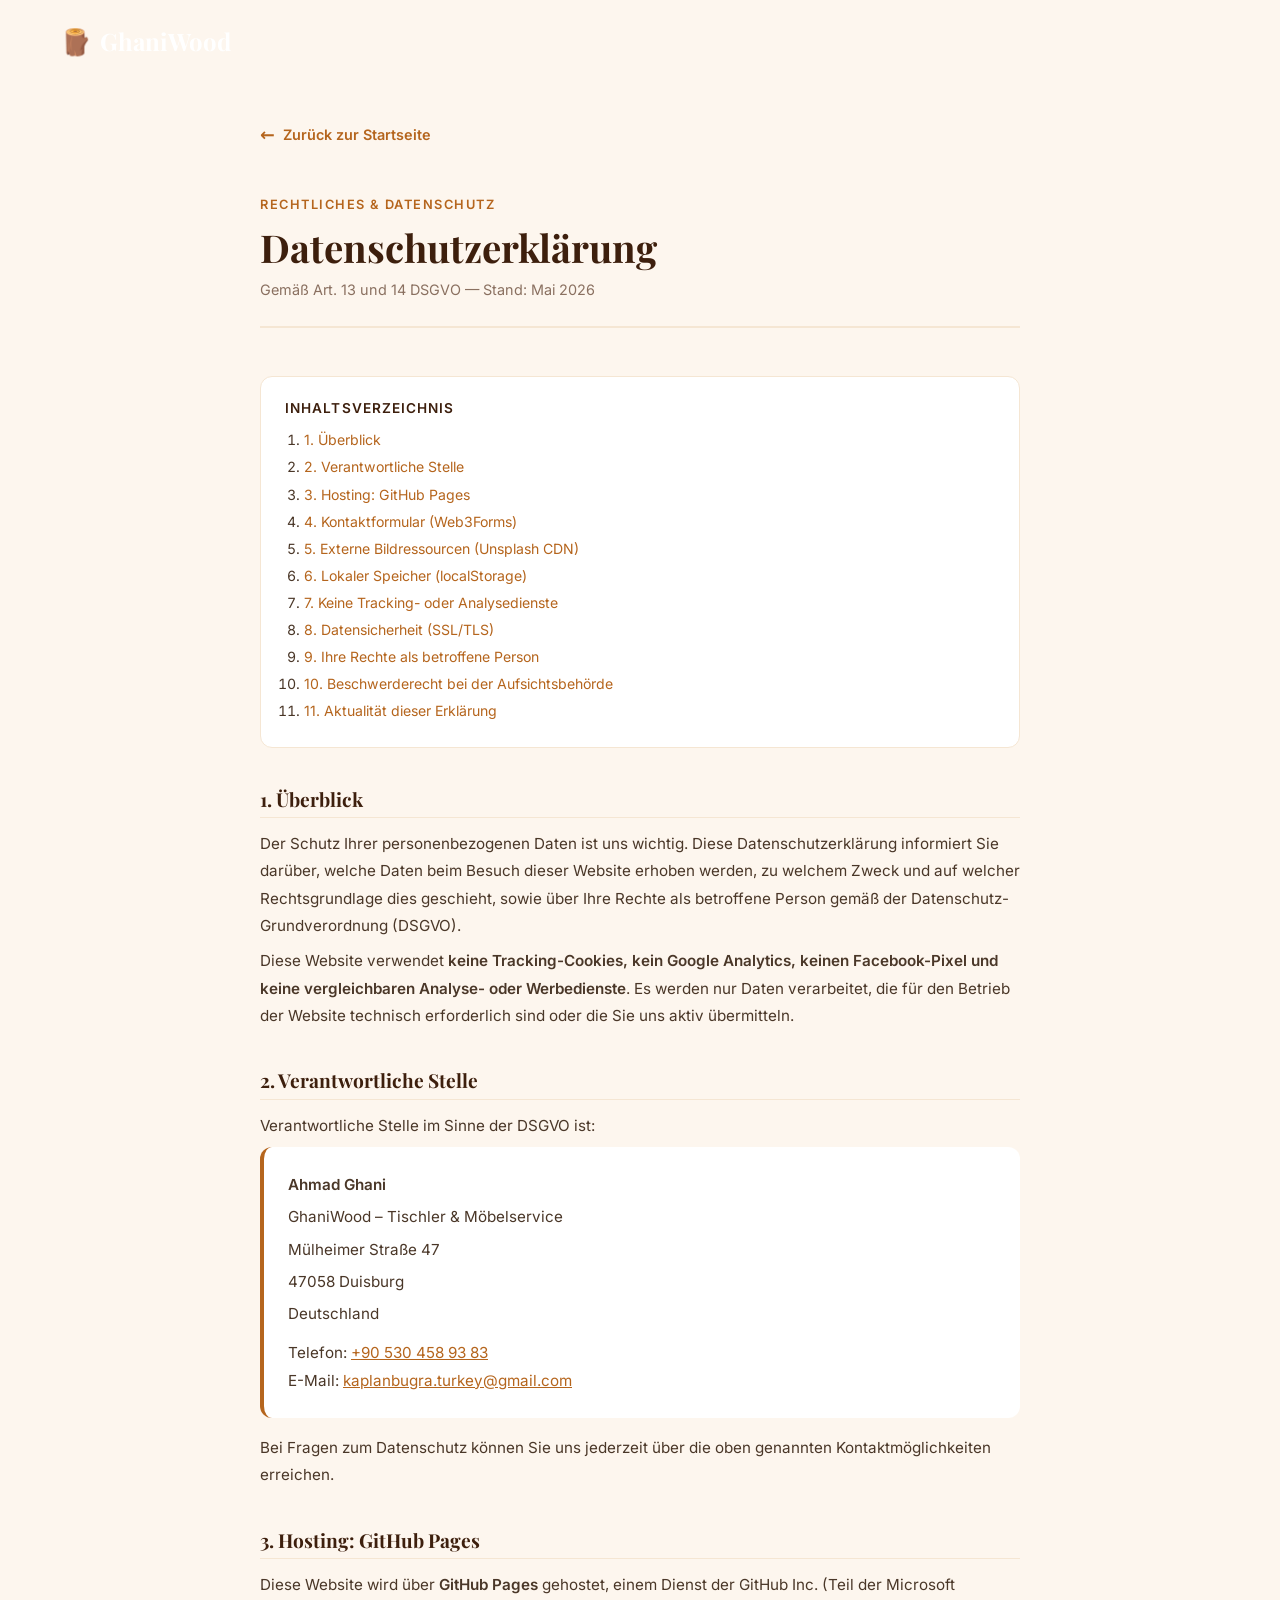
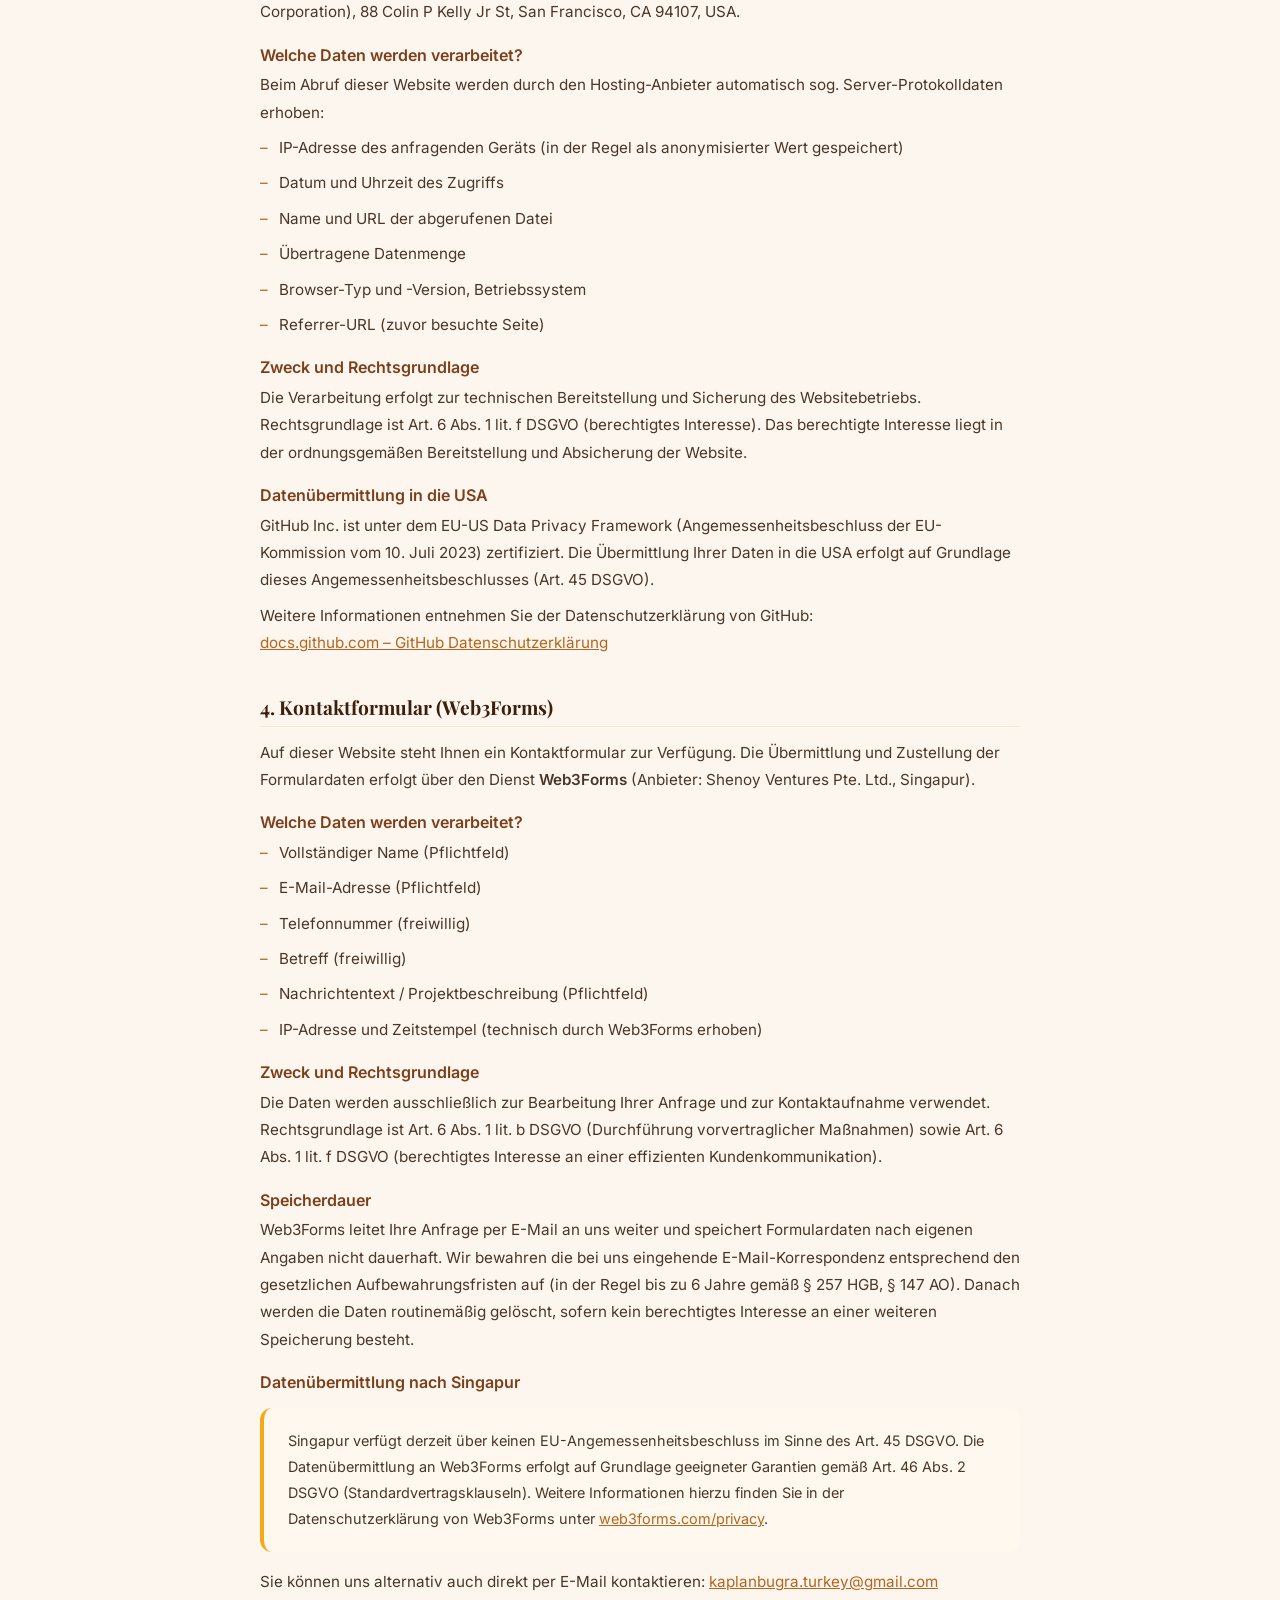
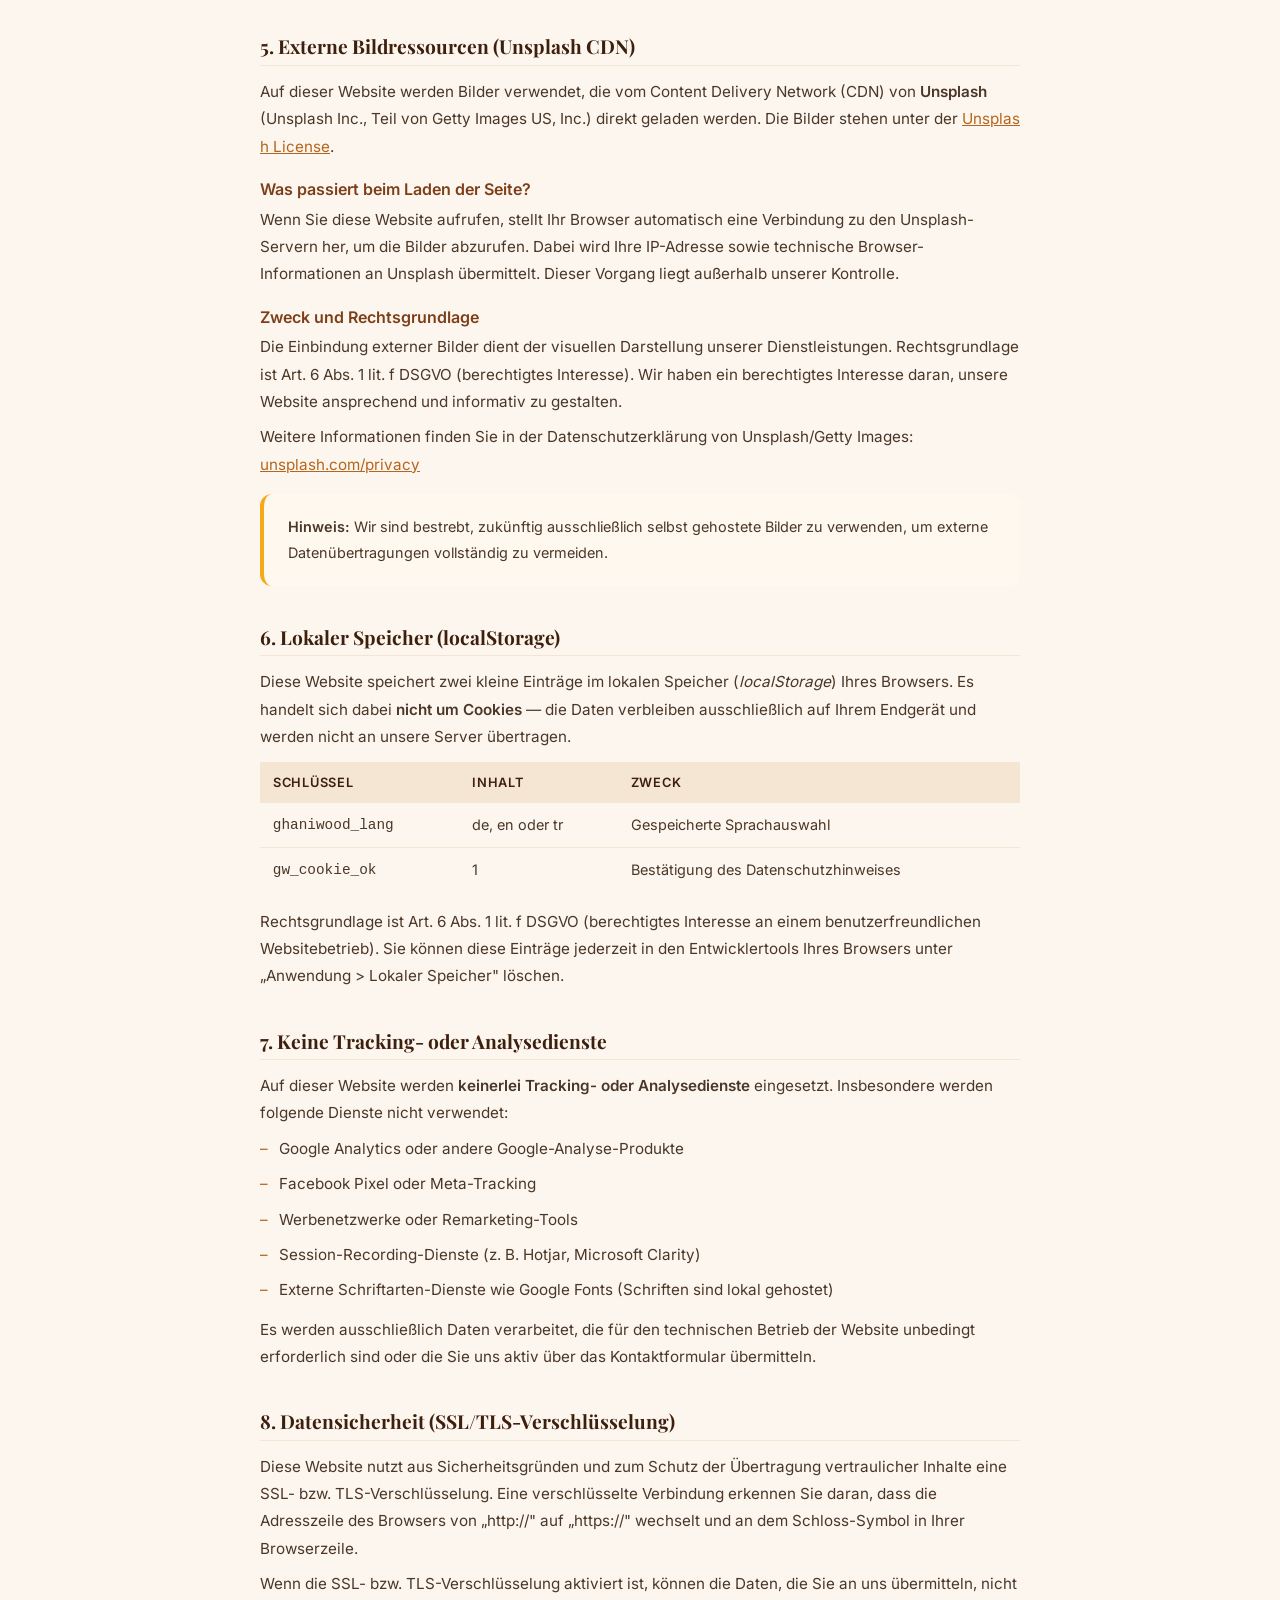
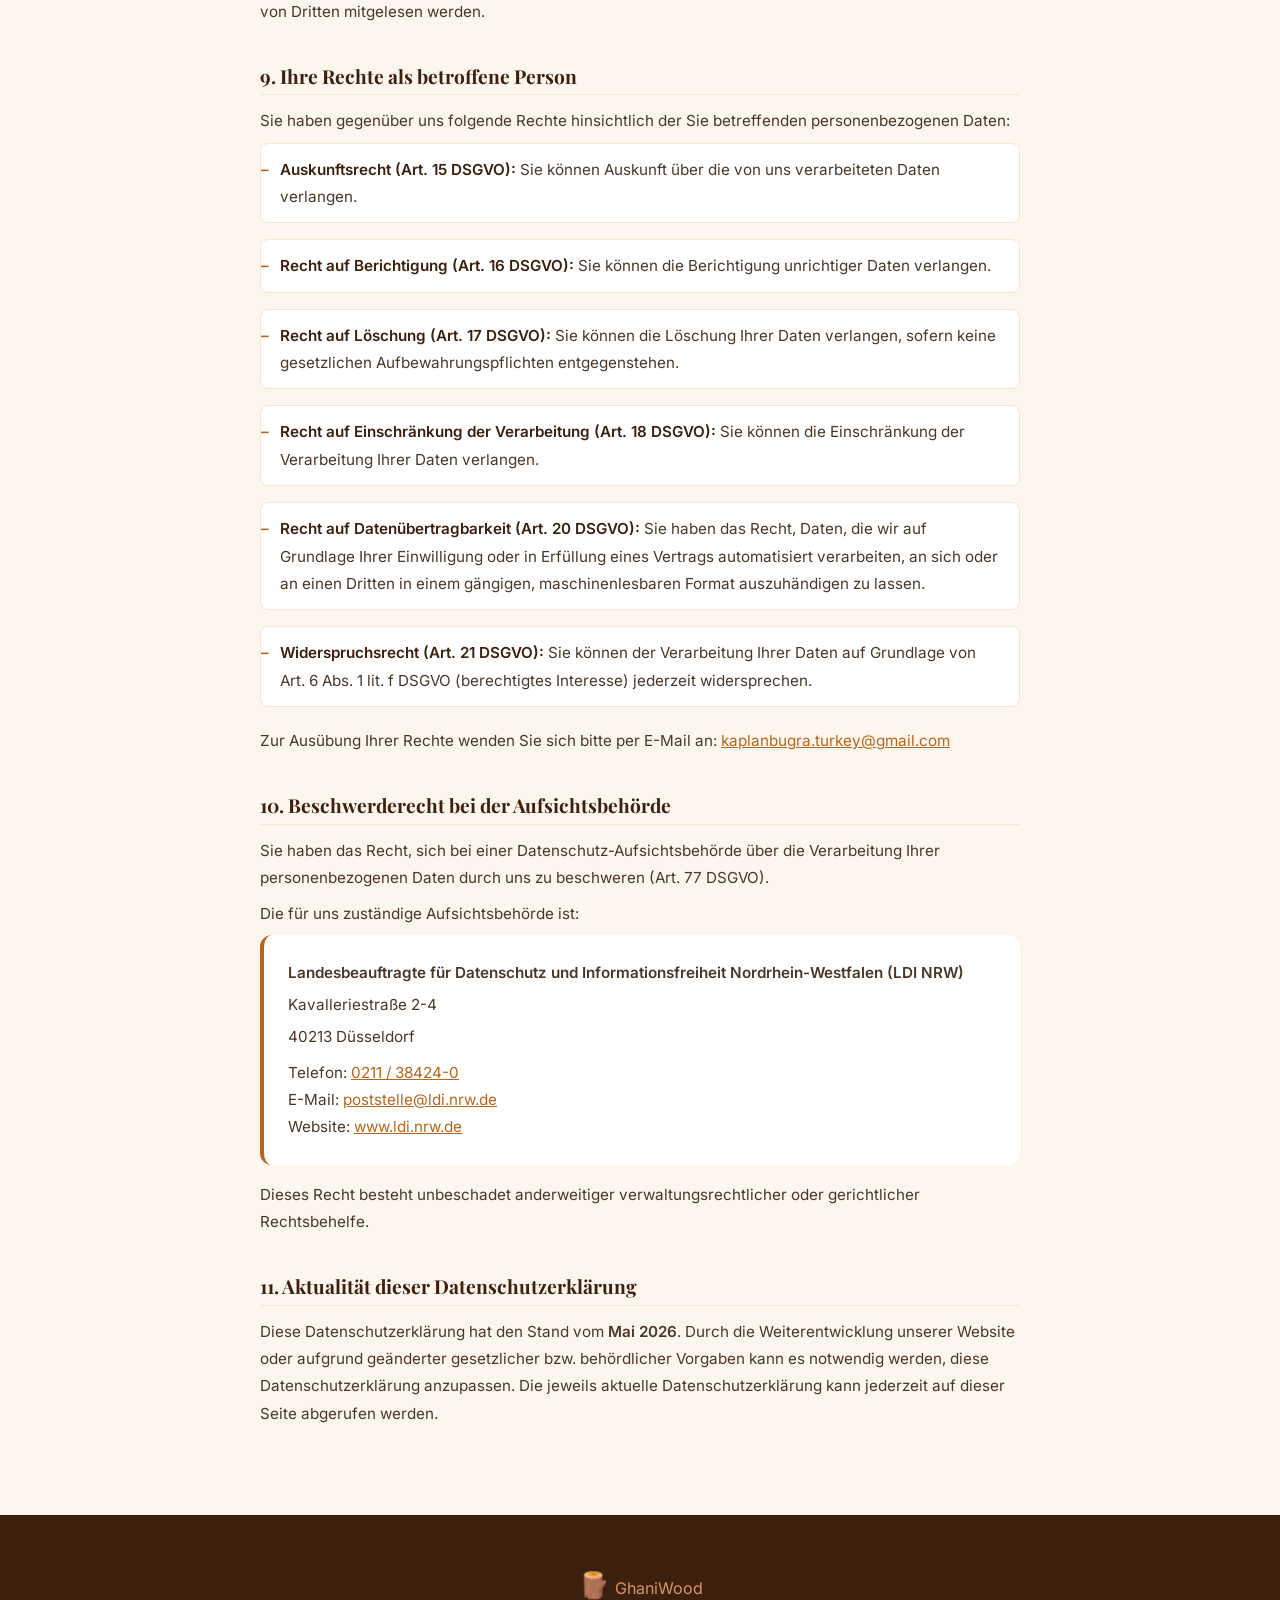
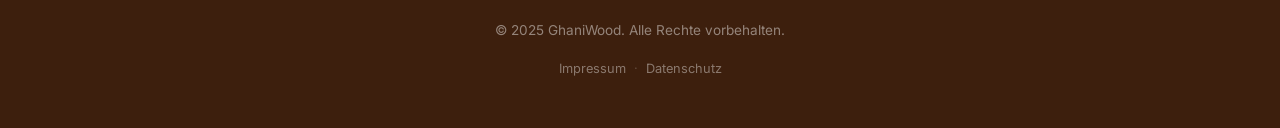
==== datenschutz.html @ 1ba8265b "Add files via upload" ====
<!DOCTYPE html>
<html lang="de">
<head>
  <meta charset="UTF-8" />
  <meta name="viewport" content="width=device-width, initial-scale=1.0" />
  <title>Datenschutzerklärung – GhaniWood</title>
  <meta name="robots" content="noindex, nofollow" />

  <link rel="icon" href="data:image/svg+xml,<svg xmlns='http://www.w3.org/2000/svg' viewBox='0 0 100 100'><text y='.9em' font-size='90'>🪵</text></svg>" />

  <link rel="stylesheet" href="css/fonts.css" />
  <link rel="stylesheet" href="css/style.css?v=4" />
  <style>
    .legal-page {
      min-height: 100vh;
      padding: 120px 0 80px;
      background: var(--wood-cream);
    }
    .legal-page .container {
      max-width: 760px;
    }
    .legal-back {
      display: inline-flex;
      align-items: center;
      gap: .5rem;
      color: var(--wood-warm);
      font-weight: 600;
      font-size: .9rem;
      margin-bottom: 2.5rem;
      transition: gap var(--transition);
    }
    .legal-back:hover { gap: .8rem; }
    .legal-back::before { content: '←'; font-size: 1.1rem; }
    .legal-header {
      margin-bottom: 3rem;
      padding-bottom: 1.5rem;
      border-bottom: 2px solid var(--wood-pale);
    }
    .legal-header .section-tag { margin-bottom: .5rem; }
    .legal-header h1 {
      font-size: clamp(1.8rem, 4vw, 2.4rem);
      color: var(--wood-dark);
      margin-bottom: .5rem;
    }
    .legal-header p {
      color: var(--text-light);
      font-size: .9rem;
    }
    .legal-body h2 {
      font-size: 1.2rem;
      color: var(--wood-dark);
      margin: 2.5rem 0 .75rem;
      padding-bottom: .4rem;
      border-bottom: 1px solid var(--wood-pale);
    }
    .legal-body h2:first-child { margin-top: 0; }
    .legal-body h3 {
      font-size: 1rem;
      color: var(--wood-mid);
      margin: 1.25rem 0 .4rem;
      font-family: 'Inter', sans-serif;
    }
    .legal-body p,
    .legal-body li {
      color: var(--text-mid);
      font-size: .95rem;
      line-height: 1.8;
      margin-bottom: .5rem;
    }
    .legal-body ul {
      list-style: none;
      padding-left: 0;
      margin-bottom: .75rem;
    }
    .legal-body ul li {
      padding-left: 1.2rem;
      position: relative;
    }
    .legal-body ul li::before {
      content: '–';
      position: absolute;
      left: 0;
      color: var(--wood-warm);
    }
    .legal-body a {
      color: var(--wood-warm);
      text-decoration: underline;
      word-break: break-all;
    }
    .legal-body a:hover { color: var(--wood-mid); }
    .info-block {
      background: var(--white);
      border-radius: var(--radius);
      padding: 1.5rem;
      border-left: 4px solid var(--wood-warm);
      margin-bottom: 1rem;
    }
    .info-block p { margin: 0; }
    .info-block p + p { margin-top: .3rem; }
    .notice-block {
      background: #fff8ee;
      border-radius: var(--radius);
      padding: 1.25rem 1.5rem;
      border-left: 4px solid #f4a918;
      margin: 1rem 0;
    }
    .notice-block p { margin: 0; font-size: .9rem; color: var(--text-mid); }
    .rights-list {
      display: grid;
      gap: .5rem;
    }
    .rights-list li {
      background: var(--white);
      border-radius: 8px;
      padding: .75rem 1rem .75rem 2.5rem;
      border: 1px solid var(--wood-pale);
    }
    .rights-list li::before {
      content: '✓';
      color: var(--wood-warm);
      font-weight: 700;
    }
    .rights-list li strong {
      color: var(--wood-dark);
    }
    .toc {
      background: var(--white);
      border-radius: var(--radius);
      padding: 1.25rem 1.5rem;
      border: 1px solid var(--wood-pale);
      margin-bottom: 2.5rem;
    }
    .toc p {
      font-weight: 600;
      color: var(--wood-dark);
      font-size: .85rem;
      text-transform: uppercase;
      letter-spacing: .08em;
      margin-bottom: .5rem;
    }
    .toc ol {
      padding-left: 1.2rem;
      margin: 0;
    }
    .toc ol li {
      font-size: .88rem;
      color: var(--text-mid);
      margin-bottom: .2rem;
      padding-left: 0;
    }
    .toc ol li::before { content: none; }
    .toc a {
      color: var(--wood-warm);
      text-decoration: none;
    }
    .toc a:hover { text-decoration: underline; }
  </style>
</head>
<body>

  <!-- ░░ NAVBAR ░░ -->
  <header id="navbar" class="scrolled">
    <div class="nav-inner">
      <a href="index.html" class="logo">
        <span class="logo-icon">🪵</span>
        <span class="logo-text">GhaniWood</span>
      </a>
    </div>
  </header>

  <main class="legal-page">
    <div class="container">
      <a href="index.html" class="legal-back">Zurück zur Startseite</a>

      <div class="legal-header">
        <span class="section-tag">Rechtliches &amp; Datenschutz</span>
        <h1>Datenschutzerklärung</h1>
        <p>Gemäß Art. 13 und 14 DSGVO — Stand: Mai 2026</p>
      </div>

      <!-- Inhaltsverzeichnis -->
      <nav class="toc" aria-label="Inhaltsverzeichnis">
        <p>Inhaltsverzeichnis</p>
        <ol>
          <li><a href="#ueberblick">1. Überblick</a></li>
          <li><a href="#verantwortlicher">2. Verantwortliche Stelle</a></li>
          <li><a href="#hosting">3. Hosting: GitHub Pages</a></li>
          <li><a href="#kontaktformular">4. Kontaktformular (Web3Forms)</a></li>
          <li><a href="#externe-bilder">5. Externe Bildressourcen (Unsplash CDN)</a></li>
          <li><a href="#localstorage">6. Lokaler Speicher (localStorage)</a></li>
          <li><a href="#kein-tracking">7. Keine Tracking- oder Analysedienste</a></li>
          <li><a href="#sicherheit">8. Datensicherheit (SSL/TLS)</a></li>
          <li><a href="#rechte">9. Ihre Rechte als betroffene Person</a></li>
          <li><a href="#beschwerde">10. Beschwerderecht bei der Aufsichtsbehörde</a></li>
          <li><a href="#aktualitaet">11. Aktualität dieser Erklärung</a></li>
        </ol>
      </nav>

      <div class="legal-body">

        <!-- 1. Überblick -->
        <h2 id="ueberblick">1. Überblick</h2>
        <p>
          Der Schutz Ihrer personenbezogenen Daten ist uns wichtig. Diese Datenschutzerklärung
          informiert Sie darüber, welche Daten beim Besuch dieser Website erhoben werden, zu welchem
          Zweck und auf welcher Rechtsgrundlage dies geschieht, sowie über Ihre Rechte als betroffene
          Person gemäß der Datenschutz-Grundverordnung (DSGVO).
        </p>
        <p>
          Diese Website verwendet <strong>keine Tracking-Cookies, kein Google Analytics, keinen
          Facebook-Pixel und keine vergleichbaren Analyse- oder Werbedienste</strong>. Es werden nur
          Daten verarbeitet, die für den Betrieb der Website technisch erforderlich sind oder die Sie
          uns aktiv übermitteln.
        </p>

        <!-- 2. Verantwortlicher -->
        <h2 id="verantwortlicher">2. Verantwortliche Stelle</h2>
        <p>Verantwortliche Stelle im Sinne der DSGVO ist:</p>
        <div class="info-block">
          <p><strong>Ahmad Ghani</strong></p>
          <p>GhaniWood – Tischler &amp; Möbelservice</p>
          <p>Mülheimer Straße 47</p>
          <p>47058 Duisburg</p>
          <p>Deutschland</p>
          <p style="margin-top:.75rem">
            Telefon: <a href="tel:+905304589383">+90 530 458 93 83</a><br />
            E-Mail: <a href="mailto:kaplanbugra.turkey@gmail.com">kaplanbugra.turkey@gmail.com</a>
          </p>
        </div>
        <p>
          Bei Fragen zum Datenschutz können Sie uns jederzeit über die oben genannten
          Kontaktmöglichkeiten erreichen.
        </p>

        <!-- 3. Hosting -->
        <h2 id="hosting">3. Hosting: GitHub Pages</h2>
        <p>
          Diese Website wird über <strong>GitHub Pages</strong> gehostet, einem Dienst der
          GitHub Inc. (Teil der Microsoft Corporation), 88 Colin P Kelly Jr St, San Francisco,
          CA 94107, USA.
        </p>
        <h3>Welche Daten werden verarbeitet?</h3>
        <p>
          Beim Abruf dieser Website werden durch den Hosting-Anbieter automatisch sog.
          Server-Protokolldaten erhoben:
        </p>
        <ul>
          <li>IP-Adresse des anfragenden Geräts (in der Regel als anonymisierter Wert gespeichert)</li>
          <li>Datum und Uhrzeit des Zugriffs</li>
          <li>Name und URL der abgerufenen Datei</li>
          <li>Übertragene Datenmenge</li>
          <li>Browser-Typ und -Version, Betriebssystem</li>
          <li>Referrer-URL (zuvor besuchte Seite)</li>
        </ul>
        <h3>Zweck und Rechtsgrundlage</h3>
        <p>
          Die Verarbeitung erfolgt zur technischen Bereitstellung und Sicherung des Websitebetriebs.
          Rechtsgrundlage ist Art. 6 Abs. 1 lit. f DSGVO (berechtigtes Interesse). Das berechtigte
          Interesse liegt in der ordnungsgemäßen Bereitstellung und Absicherung der Website.
        </p>
        <h3>Datenübermittlung in die USA</h3>
        <p>
          GitHub Inc. ist unter dem EU-US Data Privacy Framework (Angemessenheitsbeschluss der
          EU-Kommission vom 10. Juli 2023) zertifiziert. Die Übermittlung Ihrer Daten in die USA
          erfolgt auf Grundlage dieses Angemessenheitsbeschlusses (Art. 45 DSGVO).
        </p>
        <p>
          Weitere Informationen entnehmen Sie der Datenschutzerklärung von GitHub:<br />
          <a href="https://docs.github.com/de/site-policy/privacy-policies/github-general-privacy-statement"
             target="_blank" rel="noopener noreferrer">
            docs.github.com – GitHub Datenschutzerklärung
          </a>
        </p>

        <!-- 4. Kontaktformular -->
        <h2 id="kontaktformular">4. Kontaktformular (Web3Forms)</h2>
        <p>
          Auf dieser Website steht Ihnen ein Kontaktformular zur Verfügung. Die Übermittlung und
          Zustellung der Formulardaten erfolgt über den Dienst <strong>Web3Forms</strong>
          (Anbieter: Shenoy Ventures Pte. Ltd., Singapur).
        </p>
        <h3>Welche Daten werden verarbeitet?</h3>
        <ul>
          <li>Vollständiger Name (Pflichtfeld)</li>
          <li>E-Mail-Adresse (Pflichtfeld)</li>
          <li>Telefonnummer (freiwillig)</li>
          <li>Betreff (freiwillig)</li>
          <li>Nachrichtentext / Projektbeschreibung (Pflichtfeld)</li>
          <li>IP-Adresse und Zeitstempel (technisch durch Web3Forms erhoben)</li>
        </ul>
        <h3>Zweck und Rechtsgrundlage</h3>
        <p>
          Die Daten werden ausschließlich zur Bearbeitung Ihrer Anfrage und zur Kontaktaufnahme
          verwendet. Rechtsgrundlage ist Art. 6 Abs. 1 lit. b DSGVO (Durchführung vorvertraglicher
          Maßnahmen) sowie Art. 6 Abs. 1 lit. f DSGVO (berechtigtes Interesse an einer effizienten
          Kundenkommunikation).
        </p>
        <h3>Speicherdauer</h3>
        <p>
          Web3Forms leitet Ihre Anfrage per E-Mail an uns weiter und speichert Formulardaten nach
          eigenen Angaben nicht dauerhaft. Wir bewahren die bei uns eingehende E-Mail-Korrespondenz
          entsprechend den gesetzlichen Aufbewahrungsfristen auf (in der Regel bis zu 6 Jahre gemäß
          § 257 HGB, § 147 AO). Danach werden die Daten routinemäßig gelöscht, sofern kein
          berechtigtes Interesse an einer weiteren Speicherung besteht.
        </p>
        <h3>Datenübermittlung nach Singapur</h3>
        <div class="notice-block">
          <p>
            Singapur verfügt derzeit über keinen EU-Angemessenheitsbeschluss im Sinne des Art. 45 DSGVO.
            Die Datenübermittlung an Web3Forms erfolgt auf Grundlage geeigneter Garantien gemäß
            Art. 46 Abs. 2 DSGVO (Standardvertragsklauseln). Weitere Informationen hierzu finden
            Sie in der Datenschutzerklärung von Web3Forms unter
            <a href="https://web3forms.com/privacy" target="_blank" rel="noopener noreferrer">web3forms.com/privacy</a>.
          </p>
        </div>
        <p>
          Sie können uns alternativ auch direkt per E-Mail kontaktieren:
          <a href="mailto:kaplanbugra.turkey@gmail.com">kaplanbugra.turkey@gmail.com</a>
        </p>

        <!-- 5. Externe Bilder -->
        <h2 id="externe-bilder">5. Externe Bildressourcen (Unsplash CDN)</h2>
        <p>
          Auf dieser Website werden Bilder verwendet, die vom Content Delivery Network (CDN) von
          <strong>Unsplash</strong> (Unsplash Inc., Teil von Getty Images US, Inc.) direkt geladen
          werden. Die Bilder stehen unter der
          <a href="https://unsplash.com/license" target="_blank" rel="noopener noreferrer">
            Unsplash License</a>.
        </p>
        <h3>Was passiert beim Laden der Seite?</h3>
        <p>
          Wenn Sie diese Website aufrufen, stellt Ihr Browser automatisch eine Verbindung zu den
          Unsplash-Servern her, um die Bilder abzurufen. Dabei wird Ihre IP-Adresse sowie
          technische Browser-Informationen an Unsplash übermittelt. Dieser Vorgang liegt außerhalb
          unserer Kontrolle.
        </p>
        <h3>Zweck und Rechtsgrundlage</h3>
        <p>
          Die Einbindung externer Bilder dient der visuellen Darstellung unserer Dienstleistungen.
          Rechtsgrundlage ist Art. 6 Abs. 1 lit. f DSGVO (berechtigtes Interesse). Wir haben ein
          berechtigtes Interesse daran, unsere Website ansprechend und informativ zu gestalten.
        </p>
        <p>
          Weitere Informationen finden Sie in der Datenschutzerklärung von Unsplash/Getty Images:<br />
          <a href="https://unsplash.com/privacy" target="_blank" rel="noopener noreferrer">
            unsplash.com/privacy
          </a>
        </p>
        <div class="notice-block">
          <p>
            <strong>Hinweis:</strong> Wir sind bestrebt, zukünftig ausschließlich selbst gehostete
            Bilder zu verwenden, um externe Datenübertragungen vollständig zu vermeiden.
          </p>
        </div>

        <!-- 6. localStorage -->
        <h2 id="localstorage">6. Lokaler Speicher (localStorage)</h2>
        <p>
          Diese Website speichert zwei kleine Einträge im lokalen Speicher (<em>localStorage</em>)
          Ihres Browsers. Es handelt sich dabei <strong>nicht um Cookies</strong> — die Daten
          verbleiben ausschließlich auf Ihrem Endgerät und werden nicht an unsere Server übertragen.
        </p>
        <table style="width:100%;border-collapse:collapse;font-size:.9rem;margin:.75rem 0 1rem">
          <thead>
            <tr style="background:var(--wood-pale)">
              <th style="text-align:left;padding:.6rem .8rem;color:var(--wood-dark);font-size:.8rem;text-transform:uppercase;letter-spacing:.06em">Schlüssel</th>
              <th style="text-align:left;padding:.6rem .8rem;color:var(--wood-dark);font-size:.8rem;text-transform:uppercase;letter-spacing:.06em">Inhalt</th>
              <th style="text-align:left;padding:.6rem .8rem;color:var(--wood-dark);font-size:.8rem;text-transform:uppercase;letter-spacing:.06em">Zweck</th>
            </tr>
          </thead>
          <tbody>
            <tr style="border-bottom:1px solid var(--wood-pale)">
              <td style="padding:.6rem .8rem;color:var(--text-mid);font-family:monospace">ghaniwood_lang</td>
              <td style="padding:.6rem .8rem;color:var(--text-mid)">de, en oder tr</td>
              <td style="padding:.6rem .8rem;color:var(--text-mid)">Gespeicherte Sprachauswahl</td>
            </tr>
            <tr>
              <td style="padding:.6rem .8rem;color:var(--text-mid);font-family:monospace">gw_cookie_ok</td>
              <td style="padding:.6rem .8rem;color:var(--text-mid)">1</td>
              <td style="padding:.6rem .8rem;color:var(--text-mid)">Bestätigung des Datenschutzhinweises</td>
            </tr>
          </tbody>
        </table>
        <p>
          Rechtsgrundlage ist Art. 6 Abs. 1 lit. f DSGVO (berechtigtes Interesse an einem
          benutzerfreundlichen Websitebetrieb). Sie können diese Einträge jederzeit in den
          Entwicklertools Ihres Browsers unter „Anwendung &gt; Lokaler Speicher" löschen.
        </p>

        <!-- 7. Kein Tracking -->
        <h2 id="kein-tracking">7. Keine Tracking- oder Analysedienste</h2>
        <p>
          Auf dieser Website werden <strong>keinerlei Tracking- oder Analysedienste</strong> eingesetzt.
          Insbesondere werden folgende Dienste nicht verwendet:
        </p>
        <ul>
          <li>Google Analytics oder andere Google-Analyse-Produkte</li>
          <li>Facebook Pixel oder Meta-Tracking</li>
          <li>Werbenetzwerke oder Remarketing-Tools</li>
          <li>Session-Recording-Dienste (z. B. Hotjar, Microsoft Clarity)</li>
          <li>Externe Schriftarten-Dienste wie Google Fonts (Schriften sind lokal gehostet)</li>
        </ul>
        <p>
          Es werden ausschließlich Daten verarbeitet, die für den technischen Betrieb der Website
          unbedingt erforderlich sind oder die Sie uns aktiv über das Kontaktformular übermitteln.
        </p>

        <!-- 8. Sicherheit -->
        <h2 id="sicherheit">8. Datensicherheit (SSL/TLS-Verschlüsselung)</h2>
        <p>
          Diese Website nutzt aus Sicherheitsgründen und zum Schutz der Übertragung vertraulicher
          Inhalte eine SSL- bzw. TLS-Verschlüsselung. Eine verschlüsselte Verbindung erkennen Sie
          daran, dass die Adresszeile des Browsers von „http://" auf „https://" wechselt und an dem
          Schloss-Symbol in Ihrer Browserzeile.
        </p>
        <p>
          Wenn die SSL- bzw. TLS-Verschlüsselung aktiviert ist, können die Daten, die Sie an uns
          übermitteln, nicht von Dritten mitgelesen werden.
        </p>

        <!-- 9. Rechte -->
        <h2 id="rechte">9. Ihre Rechte als betroffene Person</h2>
        <p>
          Sie haben gegenüber uns folgende Rechte hinsichtlich der Sie betreffenden
          personenbezogenen Daten:
        </p>
        <ul class="rights-list">
          <li>
            <strong>Auskunftsrecht (Art. 15 DSGVO):</strong>
            Sie können Auskunft über die von uns verarbeiteten Daten verlangen.
          </li>
          <li>
            <strong>Recht auf Berichtigung (Art. 16 DSGVO):</strong>
            Sie können die Berichtigung unrichtiger Daten verlangen.
          </li>
          <li>
            <strong>Recht auf Löschung (Art. 17 DSGVO):</strong>
            Sie können die Löschung Ihrer Daten verlangen, sofern keine gesetzlichen
            Aufbewahrungspflichten entgegenstehen.
          </li>
          <li>
            <strong>Recht auf Einschränkung der Verarbeitung (Art. 18 DSGVO):</strong>
            Sie können die Einschränkung der Verarbeitung Ihrer Daten verlangen.
          </li>
          <li>
            <strong>Recht auf Datenübertragbarkeit (Art. 20 DSGVO):</strong>
            Sie haben das Recht, Daten, die wir auf Grundlage Ihrer Einwilligung oder in Erfüllung
            eines Vertrags automatisiert verarbeiten, an sich oder an einen Dritten in einem
            gängigen, maschinenlesbaren Format auszuhändigen zu lassen.
          </li>
          <li>
            <strong>Widerspruchsrecht (Art. 21 DSGVO):</strong>
            Sie können der Verarbeitung Ihrer Daten auf Grundlage von Art. 6 Abs. 1 lit. f DSGVO
            (berechtigtes Interesse) jederzeit widersprechen.
          </li>
        </ul>
        <p>
          Zur Ausübung Ihrer Rechte wenden Sie sich bitte per E-Mail an:
          <a href="mailto:kaplanbugra.turkey@gmail.com">kaplanbugra.turkey@gmail.com</a>
        </p>

        <!-- 10. Beschwerderecht -->
        <h2 id="beschwerde">10. Beschwerderecht bei der Aufsichtsbehörde</h2>
        <p>
          Sie haben das Recht, sich bei einer Datenschutz-Aufsichtsbehörde über die Verarbeitung
          Ihrer personenbezogenen Daten durch uns zu beschweren (Art. 77 DSGVO).
        </p>
        <p>Die für uns zuständige Aufsichtsbehörde ist:</p>
        <div class="info-block">
          <p><strong>Landesbeauftragte für Datenschutz und Informationsfreiheit Nordrhein-Westfalen (LDI NRW)</strong></p>
          <p>Kavalleriestraße 2-4</p>
          <p>40213 Düsseldorf</p>
          <p style="margin-top:.5rem">
            Telefon: <a href="tel:+4921138424-0">0211 / 38424-0</a><br />
            E-Mail: <a href="mailto:poststelle@ldi.nrw.de">poststelle@ldi.nrw.de</a><br />
            Website: <a href="https://www.ldi.nrw.de" target="_blank" rel="noopener noreferrer">www.ldi.nrw.de</a>
          </p>
        </div>
        <p>
          Dieses Recht besteht unbeschadet anderweitiger verwaltungsrechtlicher oder
          gerichtlicher Rechtsbehelfe.
        </p>

        <!-- 11. Aktualität -->
        <h2 id="aktualitaet">11. Aktualität dieser Datenschutzerklärung</h2>
        <p>
          Diese Datenschutzerklärung hat den Stand vom <strong>Mai 2026</strong>. Durch die
          Weiterentwicklung unserer Website oder aufgrund geänderter gesetzlicher bzw. behördlicher
          Vorgaben kann es notwendig werden, diese Datenschutzerklärung anzupassen. Die jeweils
          aktuelle Datenschutzerklärung kann jederzeit auf dieser Seite abgerufen werden.
        </p>

      </div>
    </div>
  </main>

  <footer class="footer">
    <div class="container footer-inner">
      <div class="footer-logo">
        <span class="logo-icon">🪵</span>
        <span class="logo-text">GhaniWood</span>
      </div>
      <p class="footer-copy">© 2025 GhaniWood. Alle Rechte vorbehalten.</p>
      <nav class="footer-legal">
        <a href="impressum.html">Impressum</a>
        <span class="footer-sep">·</span>
        <a href="datenschutz.html">Datenschutz</a>
      </nav>
    </div>
  </footer>

  <script>
    const navbar = document.getElementById("navbar");
    window.addEventListener("scroll", () => {
      navbar.classList.toggle("scrolled", window.scrollY > 0);
    }, { passive: true });
  </script>
</body>
</html>
---- css/fonts.css ----
/* Self-hosted fonts – DSGVO-konform, no Google CDN */

@font-face {
  font-family: 'Inter';
  font-style: normal;
  font-weight: 300 600;
  font-display: swap;
  src: url('../fonts/inter-latin.woff2') format('woff2');
}

@font-face {
  font-family: 'Playfair Display';
  font-style: normal;
  font-weight: 400 700;
  font-display: swap;
  src: url('../fonts/playfair-latin.woff2') format('woff2');
}
---- css/style.css ----
/* ============================================
   GhaniWood – Main Stylesheet
   ============================================ */

:root {
  --wood-dark:   #3d1f0d;
  --wood-mid:    #7c3f1a;
  --wood-warm:   #b5651d;
  --wood-light:  #d4956a;
  --wood-pale:   #f5e6d3;
  --wood-cream:  #fdf6ee;
  --green-dark:  #1a6b2e;
  --green-mid:   #2d8a45;
  --text-dark:   #1e1208;
  --text-mid:    #4a3728;
  --text-light:  #8a7060;
  --white:       #ffffff;
  --shadow-sm:   0 2px 8px rgba(61,31,13,.10);
  --shadow-md:   0 6px 24px rgba(61,31,13,.14);
  --shadow-lg:   0 16px 48px rgba(61,31,13,.18);
  --radius:      12px;
  --radius-lg:   20px;
  --transition:  .35s cubic-bezier(.4,0,.2,1);
}

/* ── Reset ── */
*, *::before, *::after { box-sizing: border-box; margin: 0; padding: 0; }
html { scroll-behavior: smooth; }
body {
  font-family: 'Inter', system-ui, sans-serif;
  color: var(--text-dark);
  background: var(--wood-cream);
  line-height: 1.7;
  overflow-x: hidden;
}
img { max-width: 100%; display: block; }
a { text-decoration: none; color: inherit; }
ul { list-style: none; }

/* ── Typography ── */
h1, h2, h3 {
  font-family: 'Playfair Display', Georgia, serif;
  line-height: 1.2;
}
h1 { font-size: clamp(2.8rem, 6vw, 5rem); }
h2 { font-size: clamp(2rem, 4vw, 2.8rem); }
h3 { font-size: 1.25rem; }

/* ── Container ── */
.container {
  width: min(1160px, 92vw);
  margin-inline: auto;
}

/* ── Buttons ── */
.btn {
  display: inline-flex;
  align-items: center;
  gap: .5rem;
  padding: .85rem 2rem;
  border-radius: 50px;
  font-weight: 600;
  font-size: .95rem;
  cursor: pointer;
  border: 2px solid transparent;
  transition: var(--transition);
}
.btn-primary {
  background: var(--wood-warm);
  color: var(--white);
  border-color: var(--wood-warm);
}
.btn-primary:hover {
  background: var(--wood-mid);
  border-color: var(--wood-mid);
  transform: translateY(-2px);
  box-shadow: var(--shadow-md);
}
.btn-outline {
  background: transparent;
  color: var(--white);
  border-color: rgba(255,255,255,.7);
}
.btn-outline:hover {
  background: var(--white);
  color: var(--wood-warm);
  border-color: var(--white);
  transform: translateY(-2px);
}
.btn-whatsapp {
  background: #25D366;
  color: var(--white);
  border-color: #25D366;
  margin-top: 1.5rem;
  width: 100%;
  justify-content: center;
}
.btn-whatsapp:hover {
  background: #1ebe5b;
  transform: translateY(-2px);
  box-shadow: var(--shadow-md);
}

/* ── Section common ── */
.section { padding: 100px 0; }
.section-tag {
  display: inline-block;
  font-size: .8rem;
  font-weight: 700;
  letter-spacing: .12em;
  text-transform: uppercase;
  color: var(--wood-warm);
  margin-bottom: .75rem;
}
.section-header {
  text-align: center;
  max-width: 640px;
  margin-inline: auto;
  margin-bottom: 4rem;
}
.section-header h2 { color: var(--wood-dark); margin-bottom: .75rem; }
.section-header p   { color: var(--text-light); font-size: 1.05rem; }

/* ── Reveal animation ── */
.reveal {
  opacity: 0;
  transform: translateY(32px);
  transition: opacity .6s ease, transform .6s ease;
}
.reveal.visible {
  opacity: 1;
  transform: none;
}

/* ────────────────────────────────────────────
   NAVBAR
──────────────────────────────────────────── */
#navbar {
  position: fixed;
  top: 0; left: 0; right: 0;
  z-index: 1000;
  transition: background var(--transition), box-shadow var(--transition);
  padding: 1.2rem 0;
}
#navbar.scrolled {
  background: rgba(253,246,238,.97);
  backdrop-filter: blur(12px);
  box-shadow: var(--shadow-sm);
  padding: .8rem 0;
}
.nav-inner {
  width: min(1160px, 92vw);
  margin-inline: auto;
  display: flex;
  align-items: center;
  justify-content: space-between;
  gap: 2rem;
}
.logo {
  display: flex;
  align-items: center;
  gap: .5rem;
  font-family: 'Playfair Display', serif;
  font-size: 1.5rem;
  font-weight: 700;
  color: var(--white);
  transition: color var(--transition);
}
#navbar.scrolled .logo { color: var(--wood-dark); }
.logo-icon { font-size: 1.6rem; }
.nav-links {
  display: flex;
  gap: 2rem;
}
.nav-links a {
  font-size: .9rem;
  font-weight: 500;
  color: rgba(255,255,255,.85);
  transition: color var(--transition);
  position: relative;
}
.nav-links a::after {
  content: '';
  position: absolute;
  bottom: -3px; left: 0;
  width: 0; height: 2px;
  background: var(--wood-warm);
  transition: width var(--transition);
}
.nav-links a:hover { color: var(--white); }
.nav-links a:hover::after { width: 100%; }
#navbar.scrolled .nav-links a { color: var(--text-mid); }
#navbar.scrolled .nav-links a:hover { color: var(--wood-warm); }

.nav-right { display: flex; align-items: center; gap: 1rem; }

/* Language switcher */
.lang-switcher { display: flex; gap: .3rem; }
.lang-btn {
  background: transparent;
  border: 1.5px solid rgba(255,255,255,.5);
  color: rgba(255,255,255,.8);
  padding: .25rem .6rem;
  border-radius: 6px;
  font-size: .75rem;
  font-weight: 600;
  cursor: pointer;
  transition: var(--transition);
}
.lang-btn:hover,
.lang-btn.active {
  background: var(--wood-warm);
  border-color: var(--wood-warm);
  color: var(--white);
}
#navbar.scrolled .lang-btn {
  border-color: var(--wood-light);
  color: var(--text-mid);
}
#navbar.scrolled .lang-btn:hover,
#navbar.scrolled .lang-btn.active {
  background: var(--wood-warm);
  border-color: var(--wood-warm);
  color: var(--white);
}

/* Hamburger */
.hamburger {
  display: none;
  flex-direction: column;
  gap: 5px;
  background: none;
  border: none;
  cursor: pointer;
  padding: 4px;
}
.hamburger span {
  display: block;
  width: 24px; height: 2px;
  background: var(--white);
  border-radius: 2px;
  transition: var(--transition);
}
#navbar.scrolled .hamburger span { background: var(--wood-dark); }
.hamburger.open span:nth-child(1) { transform: translateY(7px) rotate(45deg); }
.hamburger.open span:nth-child(2) { opacity: 0; }
.hamburger.open span:nth-child(3) { transform: translateY(-7px) rotate(-45deg); }

/* ────────────────────────────────────────────
   HERO
──────────────────────────────────────────── */
.hero {
  position: relative;
  min-height: 100vh;
  display: flex;
  align-items: center;
  justify-content: center;
  text-align: center;
  overflow: hidden;
  background:
    url('https://images.unsplash.com/photo-1504148455328-c376907d081c?w=1600&q=80')
    center/cover no-repeat;
}
.hero-overlay {
  position: absolute;
  inset: 0;
  background: linear-gradient(
    160deg,
    rgba(29,10,0,.72) 0%,
    rgba(61,31,13,.55) 60%,
    rgba(29,10,0,.75) 100%
  );
}
.hero-content {
  position: relative;
  z-index: 1;
  padding: 2rem;
  max-width: 780px;
}
.hero-sub {
  font-size: .85rem;
  font-weight: 700;
  letter-spacing: .18em;
  text-transform: uppercase;
  color: var(--wood-light);
  margin-bottom: 1rem;
}
.hero-title {
  color: var(--white);
  margin-bottom: 1.25rem;
  text-shadow: 0 2px 20px rgba(0,0,0,.4);
}
.hero-desc {
  color: rgba(255,255,255,.85);
  font-size: 1.15rem;
  max-width: 540px;
  margin: 0 auto 2.5rem;
}
.hero-btns { display: flex; gap: 1rem; justify-content: center; flex-wrap: wrap; }
.hero-scroll-hint {
  position: absolute;
  bottom: 2.5rem;
  left: 50%;
  transform: translateX(-50%);
  z-index: 1;
}
.hero-scroll-hint span {
  display: block;
  width: 24px; height: 38px;
  border: 2px solid rgba(255,255,255,.5);
  border-radius: 12px;
  position: relative;
}
.hero-scroll-hint span::after {
  content: '';
  position: absolute;
  top: 5px; left: 50%;
  transform: translateX(-50%);
  width: 4px; height: 8px;
  background: rgba(255,255,255,.7);
  border-radius: 2px;
  animation: scrollDown 1.6s ease infinite;
}
@keyframes scrollDown {
  0%   { opacity: 1; top: 5px; }
  100% { opacity: 0; top: 18px; }
}
.fade-in {
  animation: fadeIn .9s ease both;
  animation-delay: .3s;
}
@keyframes fadeIn {
  from { opacity: 0; transform: translateY(24px); }
  to   { opacity: 1; transform: none; }
}

/* ────────────────────────────────────────────
   ABOUT
──────────────────────────────────────────── */
.about { background: var(--white); }
.about-grid {
  display: grid;
  grid-template-columns: 1fr 1fr;
  gap: 5rem;
  align-items: center;
}
.img-frame {
  position: relative;
  border-radius: var(--radius-lg);
  overflow: hidden;
  box-shadow: var(--shadow-lg);
  background: var(--wood-pale);
  aspect-ratio: 4/5;
}
.img-frame img {
  width: 100%; height: 100%;
  object-fit: cover;
  transition: transform .5s ease;
}
.img-frame:hover img { transform: scale(1.04); }
.img-placeholder {
  background:
    repeating-linear-gradient(
      45deg,
      var(--wood-pale) 0px,
      var(--wood-pale) 10px,
      #ecdcca 10px,
      #ecdcca 20px
    );
}
.img-badge {
  position: absolute;
  bottom: 1.5rem; right: -1rem;
  background: var(--wood-warm);
  color: var(--white);
  padding: 1rem 1.5rem;
  border-radius: var(--radius);
  box-shadow: var(--shadow-md);
  text-align: center;
}
.badge-num  { display: block; font-size: 2rem; font-weight: 700; line-height: 1; }
.badge-label { font-size: .75rem; font-weight: 600; text-transform: uppercase; letter-spacing: .08em; }

.about-text h2  { color: var(--wood-dark); margin-bottom: 1.25rem; }
.about-text p   { color: var(--text-mid); margin-bottom: 1rem; }
.about-list { margin: 1.5rem 0 2rem; display: flex; flex-direction: column; gap: .6rem; }
.about-list li {
  padding-left: 1.5rem;
  position: relative;
  color: var(--text-mid);
}
.about-list li::before {
  content: '✓';
  position: absolute;
  left: 0;
  color: var(--wood-warm);
  font-weight: 700;
}

/* ────────────────────────────────────────────
   SERVICES
──────────────────────────────────────────── */
.services { background: var(--wood-cream); }
.services-grid {
  display: grid;
  grid-template-columns: repeat(3, 1fr);
  gap: 1.5rem;
}
.service-card {
  background: var(--white);
  border-radius: var(--radius-lg);
  padding: 2.5rem 2rem;
  box-shadow: var(--shadow-sm);
  transition: transform var(--transition), box-shadow var(--transition);
  border-bottom: 3px solid transparent;
}
.service-card:hover {
  transform: translateY(-6px);
  box-shadow: var(--shadow-md);
  border-bottom-color: var(--wood-warm);
}
.service-icon { font-size: 2.5rem; margin-bottom: 1.25rem; }
.service-card h3 { color: var(--wood-dark); margin-bottom: .75rem; }
.service-card p  { color: var(--text-light); font-size: .95rem; }

/* ────────────────────────────────────────────
   GALLERY
──────────────────────────────────────────── */
.gallery {
  background: var(--wood-dark);
}
.gallery .section-tag { color: var(--wood-light); }
.gallery .section-header h2 { color: var(--white); }
.gallery .section-header p   { color: rgba(255,255,255,.6); }
.gallery-grid {
  display: grid;
  grid-template-columns: repeat(3, 1fr);
  grid-auto-rows: 240px;
  gap: 1rem;
}
.gallery-item {
  border-radius: var(--radius);
  overflow: hidden;
  transition-delay: var(--delay, 0s);
  background: var(--wood-mid);
}
.gallery-item.large { grid-column: span 2; }
.gallery-item img {
  width: 100%; height: 100%;
  object-fit: cover;
  transition: transform .5s ease;
}
.gallery-item:hover img { transform: scale(1.06); }
.gallery-note {
  text-align: center;
  color: rgba(255,255,255,.45);
  font-size: .85rem;
  margin-top: 2rem;
  font-style: italic;
}

/* ────────────────────────────────────────────
   CONTACT
──────────────────────────────────────────── */
.contact { background: var(--white); }
.contact-grid {
  display: grid;
  grid-template-columns: 1fr 1.5fr;
  gap: 4rem;
  align-items: start;
}
.contact-info { display: flex; flex-direction: column; gap: 1.5rem; }
.contact-item {
  display: flex;
  align-items: flex-start;
  gap: 1rem;
}
.contact-icon { font-size: 1.5rem; }
.contact-item strong { display: block; font-size: .8rem; text-transform: uppercase; letter-spacing: .08em; color: var(--text-light); margin-bottom: .2rem; }
.contact-item a, .contact-item span { color: var(--wood-dark); font-weight: 500; }
.contact-item a:hover { color: var(--wood-warm); }

/* Form */
.contact-form { display: flex; flex-direction: column; gap: 1.25rem; }
.form-row { display: grid; grid-template-columns: 1fr 1fr; gap: 1.25rem; }
.form-group { display: flex; flex-direction: column; gap: .4rem; }
.form-group label { font-size: .85rem; font-weight: 600; color: var(--text-mid); }
.form-group input,
.form-group textarea {
  width: 100%;
  padding: .85rem 1.1rem;
  border: 1.5px solid #e8d9cc;
  border-radius: var(--radius);
  font-family: inherit;
  font-size: .95rem;
  color: var(--text-dark);
  background: var(--wood-cream);
  transition: border-color var(--transition), box-shadow var(--transition);
  resize: vertical;
}
.form-group input:focus,
.form-group textarea:focus {
  outline: none;
  border-color: var(--wood-warm);
  box-shadow: 0 0 0 3px rgba(181,101,29,.12);
}
.form-success {
  display: none;
  color: var(--green-dark);
  font-weight: 600;
  text-align: center;
  padding: .75rem;
  background: #d6efd8;
  border-radius: var(--radius);
}

/* ────────────────────────────────────────────
   TESTIMONIALS
──────────────────────────────────────────── */
.testimonials { background: var(--wood-cream); }

.testimonials-grid {
  display: grid;
  grid-template-columns: repeat(2, 1fr);
  gap: 1.5rem;
  margin-bottom: 3rem;
}

.testimonial-card {
  background: var(--white);
  border-radius: var(--radius-lg);
  padding: 2rem;
  box-shadow: var(--shadow-sm);
  display: flex;
  flex-direction: column;
  gap: 1rem;
  border-left: 4px solid var(--wood-warm);
  transition: transform var(--transition), box-shadow var(--transition);
}
.testimonial-card:hover {
  transform: translateY(-4px);
  box-shadow: var(--shadow-md);
}

.stars {
  color: #f4a918;
  font-size: 1.1rem;
  letter-spacing: 2px;
}

.testimonial-text {
  color: var(--text-mid);
  font-size: .97rem;
  line-height: 1.8;
  font-style: italic;
  flex: 1;
}
.testimonial-text::before { content: '"'; }
.testimonial-text::after  { content: '"'; }

.testimonial-author {
  display: flex;
  align-items: center;
  gap: .85rem;
}
.author-avatar {
  width: 44px; height: 44px;
  border-radius: 50%;
  background: var(--wood-warm);
  color: var(--white);
  display: flex;
  align-items: center;
  justify-content: center;
  font-weight: 700;
  font-size: .8rem;
  flex-shrink: 0;
}
.author-info {
  display: flex;
  flex-direction: column;
  gap: .1rem;
}
.author-info strong {
  font-size: .9rem;
  color: var(--wood-dark);
}
.author-info span {
  font-size: .8rem;
  color: var(--text-light);
}

.testimonials-cta {
  text-align: center;
}
.testimonials-cta > p {
  color: var(--text-mid);
  margin-bottom: 1.25rem;
  font-size: 1.05rem;
}
.cta-btns {
  display: flex;
  gap: 1rem;
  justify-content: center;
  flex-wrap: wrap;
}

/* ────────────────────────────────────────────
   SERVICE AREAS (inside contact)
──────────────────────────────────────────── */
.service-areas {
  padding: 1.25rem;
  background: var(--wood-cream);
  border-radius: var(--radius);
}
.areas-label {
  display: block;
  font-size: .8rem;
  text-transform: uppercase;
  letter-spacing: .1em;
  color: var(--text-light);
  margin-bottom: .75rem;
}
.areas-tags {
  display: flex;
  flex-wrap: wrap;
  gap: .4rem;
}
.areas-tags span {
  background: var(--white);
  border: 1.5px solid #e8d9cc;
  color: var(--wood-dark);
  padding: .25rem .65rem;
  border-radius: 20px;
  font-size: .78rem;
  font-weight: 500;
}

/* Form error state */
.form-error {
  display: none;
  color: #c0392b;
  font-weight: 600;
  text-align: center;
  padding: .75rem;
  background: #fde8e8;
  border-radius: var(--radius);
}

/* ────────────────────────────────────────────
   COOKIE BANNER
──────────────────────────────────────────── */
.cookie-banner {
  position: fixed;
  bottom: 0; left: 0; right: 0;
  z-index: 2000;
  background: var(--wood-dark);
  border-top: 2px solid var(--wood-mid);
  padding: 1.1rem 0;
  transform: translateY(100%);
  transition: transform .45s cubic-bezier(.4,0,.2,1);
}
.cookie-banner.visible {
  transform: translateY(0);
}
.cookie-inner {
  display: flex;
  align-items: center;
  gap: 2rem;
  flex-wrap: wrap;
}
.cookie-inner p {
  flex: 1;
  font-size: .9rem;
  color: rgba(255,255,255,.8);
  min-width: 200px;
  margin: 0;
}
.cookie-actions {
  display: flex;
  align-items: center;
  gap: 1rem;
  flex-shrink: 0;
}
.cookie-link {
  font-size: .85rem;
  color: var(--wood-light);
  text-decoration: underline;
  white-space: nowrap;
}
.cookie-link:hover { color: var(--white); }
.cookie-banner .btn-primary {
  padding: .55rem 1.4rem;
  font-size: .85rem;
  white-space: nowrap;
}

/* ────────────────────────────────────────────
   FOOTER
──────────────────────────────────────────── */
.footer {
  background: var(--wood-dark);
  padding: 3rem 0;
}
.footer-inner {
  display: flex;
  flex-direction: column;
  align-items: center;
  gap: .75rem;
  text-align: center;
}
.footer .logo-text,
.footer .logo-icon { color: var(--wood-light); }
.footer .logo { font-size: 1.4rem; }
.footer-copy    { color: rgba(255,255,255,.45); font-size: .85rem; }
.footer-tagline { color: rgba(255,255,255,.3);  font-size: .8rem;  font-style: italic; }
.footer-legal {
  display: flex;
  align-items: center;
  gap: .5rem;
  margin-top: .25rem;
}
.footer-legal a {
  font-size: .8rem;
  color: rgba(255,255,255,.4);
  transition: color var(--transition);
}
.footer-legal a:hover { color: var(--wood-light); }
.footer-sep { color: rgba(255,255,255,.2); font-size: .8rem; }

/* ────────────────────────────────────────────
   RESPONSIVE
──────────────────────────────────────────── */
@media (max-width: 900px) {
  .about-grid          { grid-template-columns: 1fr; gap: 3rem; }
  .services-grid       { grid-template-columns: 1fr 1fr; }
  .gallery-grid        { grid-template-columns: 1fr 1fr; }
  .gallery-item.large  { grid-column: span 1; }
  .contact-grid        { grid-template-columns: 1fr; gap: 3rem; }
  .testimonials-grid   { grid-template-columns: 1fr; }
}

@media (max-width: 680px) {
  .nav-links { display: none; flex-direction: column; gap: 0; }
  .nav-links.open {
    display: flex;
    position: fixed;
    top: 0; left: 0; right: 0; bottom: 0;
    background: var(--wood-dark);
    align-items: center;
    justify-content: center;
    gap: 2rem;
    z-index: 999;
  }
  .nav-links.open a {
    font-size: 1.5rem;
    color: var(--white) !important;
  }
  .hamburger { display: flex; z-index: 1001; }
  .services-grid { grid-template-columns: 1fr; }
  .gallery-grid  { grid-template-columns: 1fr; grid-auto-rows: 200px; }
  .form-row      { grid-template-columns: 1fr; }
  .img-badge     { right: 1rem; }
  .cta-btns      { flex-direction: column; align-items: center; }
}
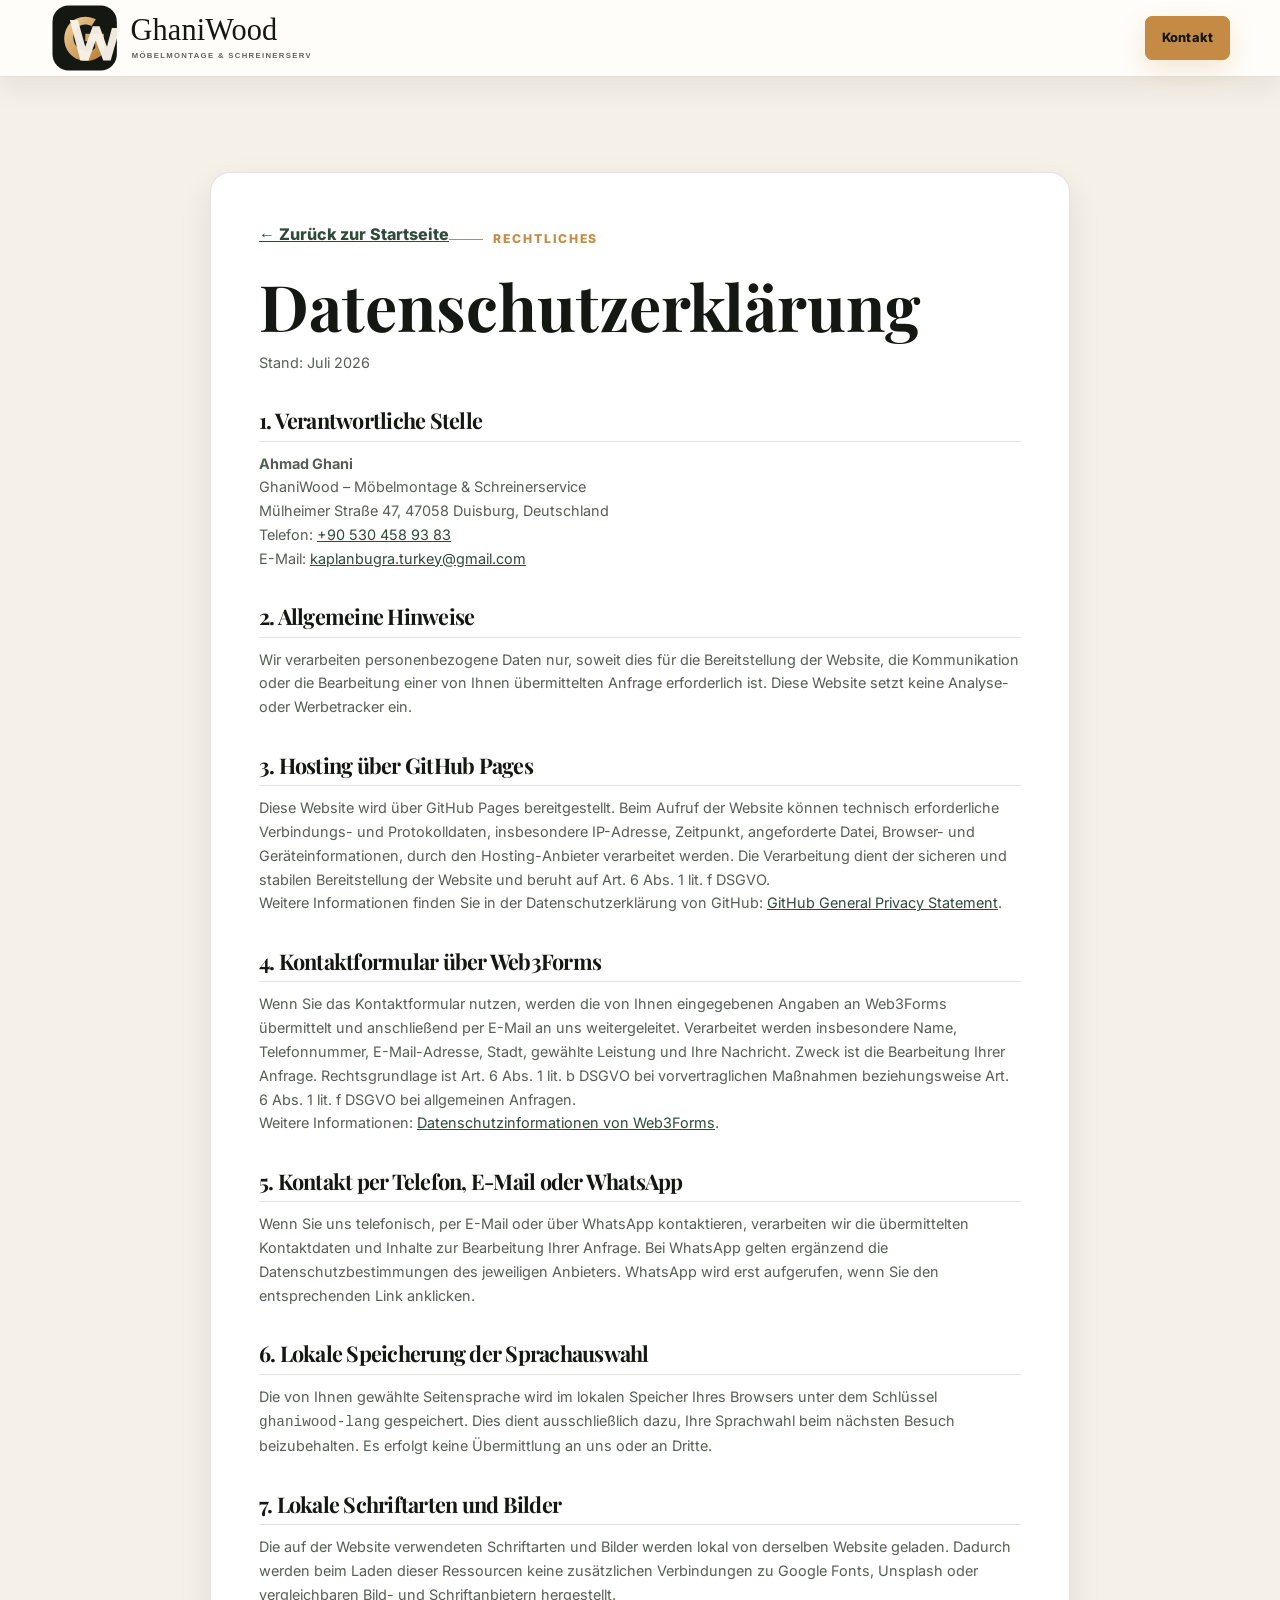
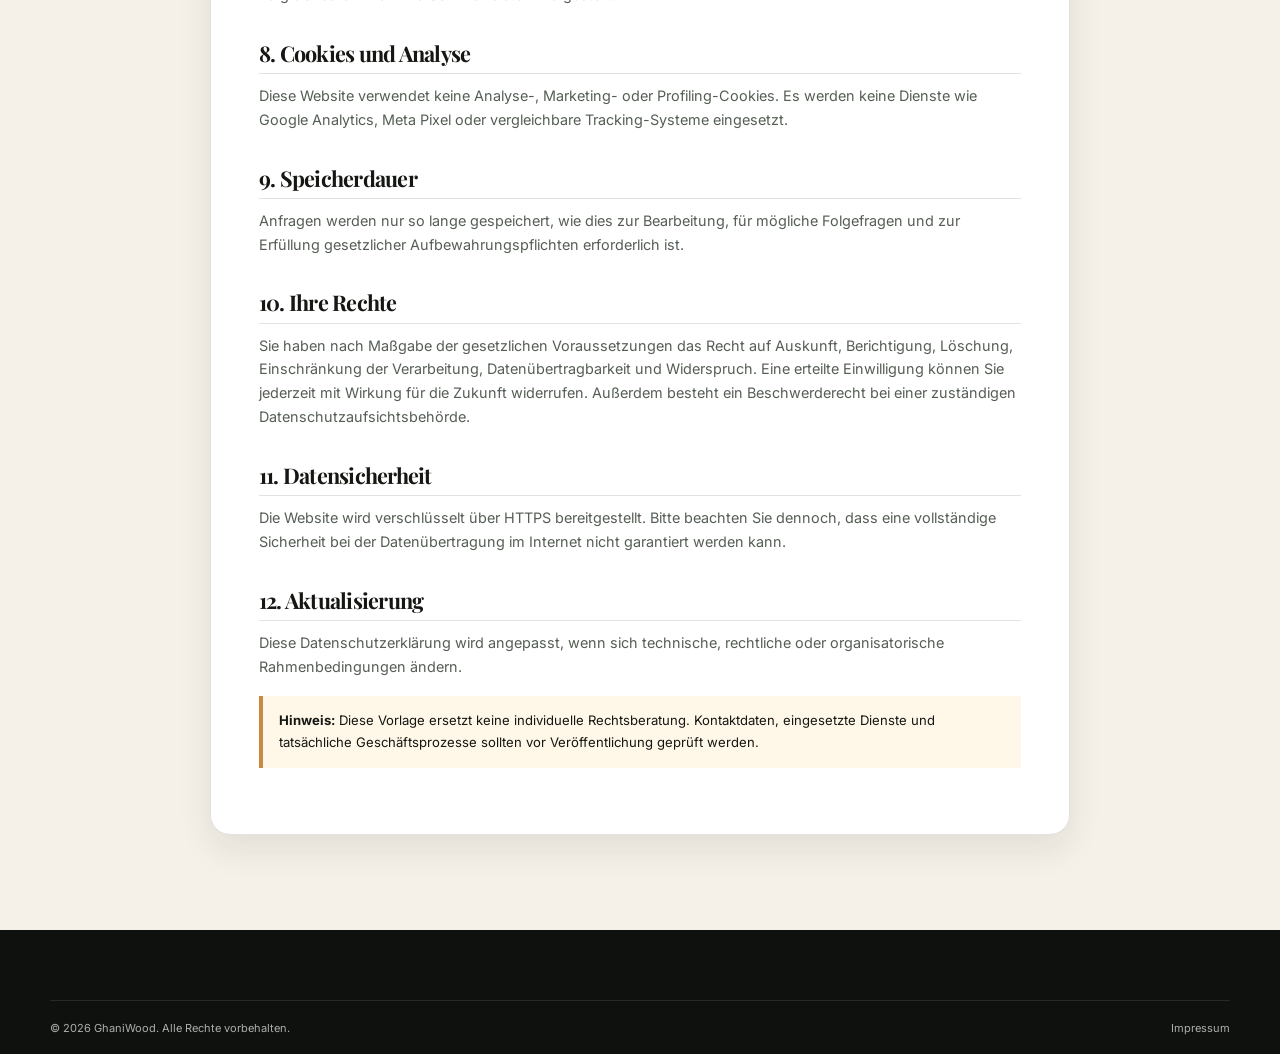
==== commit ed2c283b: "Add files via upload" ====
--- a/datenschutz.html
+++ b/datenschutz.html
@@ -1,519 +1,27 @@
-<!DOCTYPE html>
+<!doctype html>
 <html lang="de">
 <head>
-  <meta charset="UTF-8" />
-  <meta name="viewport" content="width=device-width, initial-scale=1.0" />
-  <title>Datenschutzerklärung – GhaniWood</title>
-  <meta name="robots" content="noindex, nofollow" />
-
-  <link rel="icon" href="data:image/svg+xml,<svg xmlns='http://www.w3.org/2000/svg' viewBox='0 0 100 100'><text y='.9em' font-size='90'>🪵</text></svg>" />
-
-  <link rel="stylesheet" href="css/fonts.css" />
-  <link rel="stylesheet" href="css/style.css?v=4" />
-  <style>
-    .legal-page {
-      min-height: 100vh;
-      padding: 120px 0 80px;
-      background: var(--wood-cream);
-    }
-    .legal-page .container {
-      max-width: 760px;
-    }
-    .legal-back {
-      display: inline-flex;
-      align-items: center;
-      gap: .5rem;
-      color: var(--wood-warm);
-      font-weight: 600;
-      font-size: .9rem;
-      margin-bottom: 2.5rem;
-      transition: gap var(--transition);
-    }
-    .legal-back:hover { gap: .8rem; }
-    .legal-back::before { content: '←'; font-size: 1.1rem; }
-    .legal-header {
-      margin-bottom: 3rem;
-      padding-bottom: 1.5rem;
-      border-bottom: 2px solid var(--wood-pale);
-    }
-    .legal-header .section-tag { margin-bottom: .5rem; }
-    .legal-header h1 {
-      font-size: clamp(1.8rem, 4vw, 2.4rem);
-      color: var(--wood-dark);
-      margin-bottom: .5rem;
-    }
-    .legal-header p {
-      color: var(--text-light);
-      font-size: .9rem;
-    }
-    .legal-body h2 {
-      font-size: 1.2rem;
-      color: var(--wood-dark);
-      margin: 2.5rem 0 .75rem;
-      padding-bottom: .4rem;
-      border-bottom: 1px solid var(--wood-pale);
-    }
-    .legal-body h2:first-child { margin-top: 0; }
-    .legal-body h3 {
-      font-size: 1rem;
-      color: var(--wood-mid);
-      margin: 1.25rem 0 .4rem;
-      font-family: 'Inter', sans-serif;
-    }
-    .legal-body p,
-    .legal-body li {
-      color: var(--text-mid);
-      font-size: .95rem;
-      line-height: 1.8;
-      margin-bottom: .5rem;
-    }
-    .legal-body ul {
-      list-style: none;
-      padding-left: 0;
-      margin-bottom: .75rem;
-    }
-    .legal-body ul li {
-      padding-left: 1.2rem;
-      position: relative;
-    }
-    .legal-body ul li::before {
-      content: '–';
-      position: absolute;
-      left: 0;
-      color: var(--wood-warm);
-    }
-    .legal-body a {
-      color: var(--wood-warm);
-      text-decoration: underline;
-      word-break: break-all;
-    }
-    .legal-body a:hover { color: var(--wood-mid); }
-    .info-block {
-      background: var(--white);
-      border-radius: var(--radius);
-      padding: 1.5rem;
-      border-left: 4px solid var(--wood-warm);
-      margin-bottom: 1rem;
-    }
-    .info-block p { margin: 0; }
-    .info-block p + p { margin-top: .3rem; }
-    .notice-block {
-      background: #fff8ee;
-      border-radius: var(--radius);
-      padding: 1.25rem 1.5rem;
-      border-left: 4px solid #f4a918;
-      margin: 1rem 0;
-    }
-    .notice-block p { margin: 0; font-size: .9rem; color: var(--text-mid); }
-    .rights-list {
-      display: grid;
-      gap: .5rem;
-    }
-    .rights-list li {
-      background: var(--white);
-      border-radius: 8px;
-      padding: .75rem 1rem .75rem 2.5rem;
-      border: 1px solid var(--wood-pale);
-    }
-    .rights-list li::before {
-      content: '✓';
-      color: var(--wood-warm);
-      font-weight: 700;
-    }
-    .rights-list li strong {
-      color: var(--wood-dark);
-    }
-    .toc {
-      background: var(--white);
-      border-radius: var(--radius);
-      padding: 1.25rem 1.5rem;
-      border: 1px solid var(--wood-pale);
-      margin-bottom: 2.5rem;
-    }
-    .toc p {
-      font-weight: 600;
-      color: var(--wood-dark);
-      font-size: .85rem;
-      text-transform: uppercase;
-      letter-spacing: .08em;
-      margin-bottom: .5rem;
-    }
-    .toc ol {
-      padding-left: 1.2rem;
-      margin: 0;
-    }
-    .toc ol li {
-      font-size: .88rem;
-      color: var(--text-mid);
-      margin-bottom: .2rem;
-      padding-left: 0;
-    }
-    .toc ol li::before { content: none; }
-    .toc a {
-      color: var(--wood-warm);
-      text-decoration: none;
-    }
-    .toc a:hover { text-decoration: underline; }
-  </style>
+  <meta charset="utf-8"><meta name="viewport" content="width=device-width,initial-scale=1">
+  <title>Datenschutzerklärung | GhaniWood</title><meta name="robots" content="noindex,follow"><meta name="theme-color" content="#151713">
+  <link rel="icon" href="assets/icons/mark.svg" type="image/svg+xml"><link rel="stylesheet" href="css/fonts.css"><link rel="stylesheet" href="css/style.css?v=20260731">
 </head>
 <body>
-
-  <!-- ░░ NAVBAR ░░ -->
-  <header id="navbar" class="scrolled">
-    <div class="nav-inner">
-      <a href="index.html" class="logo">
-        <span class="logo-icon">🪵</span>
-        <span class="logo-text">GhaniWood</span>
-      </a>
-    </div>
-  </header>
-
-  <main class="legal-page">
-    <div class="container">
-      <a href="index.html" class="legal-back">Zurück zur Startseite</a>
-
-      <div class="legal-header">
-        <span class="section-tag">Rechtliches &amp; Datenschutz</span>
-        <h1>Datenschutzerklärung</h1>
-        <p>Gemäß Art. 13 und 14 DSGVO — Stand: Mai 2026</p>
-      </div>
-
-      <!-- Inhaltsverzeichnis -->
-      <nav class="toc" aria-label="Inhaltsverzeichnis">
-        <p>Inhaltsverzeichnis</p>
-        <ol>
-          <li><a href="#ueberblick">1. Überblick</a></li>
-          <li><a href="#verantwortlicher">2. Verantwortliche Stelle</a></li>
-          <li><a href="#hosting">3. Hosting: GitHub Pages</a></li>
-          <li><a href="#kontaktformular">4. Kontaktformular (Web3Forms)</a></li>
-          <li><a href="#externe-bilder">5. Externe Bildressourcen (Unsplash CDN)</a></li>
-          <li><a href="#localstorage">6. Lokaler Speicher (localStorage)</a></li>
-          <li><a href="#kein-tracking">7. Keine Tracking- oder Analysedienste</a></li>
-          <li><a href="#sicherheit">8. Datensicherheit (SSL/TLS)</a></li>
-          <li><a href="#rechte">9. Ihre Rechte als betroffene Person</a></li>
-          <li><a href="#beschwerde">10. Beschwerderecht bei der Aufsichtsbehörde</a></li>
-          <li><a href="#aktualitaet">11. Aktualität dieser Erklärung</a></li>
-        </ol>
-      </nav>
-
-      <div class="legal-body">
-
-        <!-- 1. Überblick -->
-        <h2 id="ueberblick">1. Überblick</h2>
-        <p>
-          Der Schutz Ihrer personenbezogenen Daten ist uns wichtig. Diese Datenschutzerklärung
-          informiert Sie darüber, welche Daten beim Besuch dieser Website erhoben werden, zu welchem
-          Zweck und auf welcher Rechtsgrundlage dies geschieht, sowie über Ihre Rechte als betroffene
-          Person gemäß der Datenschutz-Grundverordnung (DSGVO).
-        </p>
-        <p>
-          Diese Website verwendet <strong>keine Tracking-Cookies, kein Google Analytics, keinen
-          Facebook-Pixel und keine vergleichbaren Analyse- oder Werbedienste</strong>. Es werden nur
-          Daten verarbeitet, die für den Betrieb der Website technisch erforderlich sind oder die Sie
-          uns aktiv übermitteln.
-        </p>
-
-        <!-- 2. Verantwortlicher -->
-        <h2 id="verantwortlicher">2. Verantwortliche Stelle</h2>
-        <p>Verantwortliche Stelle im Sinne der DSGVO ist:</p>
-        <div class="info-block">
-          <p><strong>Ahmad Ghani</strong></p>
-          <p>GhaniWood – Tischler &amp; Möbelservice</p>
-          <p>Mülheimer Straße 47</p>
-          <p>47058 Duisburg</p>
-          <p>Deutschland</p>
-          <p style="margin-top:.75rem">
-            Telefon: <a href="tel:+905304589383">+90 530 458 93 83</a><br />
-            E-Mail: <a href="mailto:kaplanbugra.turkey@gmail.com">kaplanbugra.turkey@gmail.com</a>
-          </p>
-        </div>
-        <p>
-          Bei Fragen zum Datenschutz können Sie uns jederzeit über die oben genannten
-          Kontaktmöglichkeiten erreichen.
-        </p>
-
-        <!-- 3. Hosting -->
-        <h2 id="hosting">3. Hosting: GitHub Pages</h2>
-        <p>
-          Diese Website wird über <strong>GitHub Pages</strong> gehostet, einem Dienst der
-          GitHub Inc. (Teil der Microsoft Corporation), 88 Colin P Kelly Jr St, San Francisco,
-          CA 94107, USA.
-        </p>
-        <h3>Welche Daten werden verarbeitet?</h3>
-        <p>
-          Beim Abruf dieser Website werden durch den Hosting-Anbieter automatisch sog.
-          Server-Protokolldaten erhoben:
-        </p>
-        <ul>
-          <li>IP-Adresse des anfragenden Geräts (in der Regel als anonymisierter Wert gespeichert)</li>
-          <li>Datum und Uhrzeit des Zugriffs</li>
-          <li>Name und URL der abgerufenen Datei</li>
-          <li>Übertragene Datenmenge</li>
-          <li>Browser-Typ und -Version, Betriebssystem</li>
-          <li>Referrer-URL (zuvor besuchte Seite)</li>
-        </ul>
-        <h3>Zweck und Rechtsgrundlage</h3>
-        <p>
-          Die Verarbeitung erfolgt zur technischen Bereitstellung und Sicherung des Websitebetriebs.
-          Rechtsgrundlage ist Art. 6 Abs. 1 lit. f DSGVO (berechtigtes Interesse). Das berechtigte
-          Interesse liegt in der ordnungsgemäßen Bereitstellung und Absicherung der Website.
-        </p>
-        <h3>Datenübermittlung in die USA</h3>
-        <p>
-          GitHub Inc. ist unter dem EU-US Data Privacy Framework (Angemessenheitsbeschluss der
-          EU-Kommission vom 10. Juli 2023) zertifiziert. Die Übermittlung Ihrer Daten in die USA
-          erfolgt auf Grundlage dieses Angemessenheitsbeschlusses (Art. 45 DSGVO).
-        </p>
-        <p>
-          Weitere Informationen entnehmen Sie der Datenschutzerklärung von GitHub:<br />
-          <a href="https://docs.github.com/de/site-policy/privacy-policies/github-general-privacy-statement"
-             target="_blank" rel="noopener noreferrer">
-            docs.github.com – GitHub Datenschutzerklärung
-          </a>
-        </p>
-
-        <!-- 4. Kontaktformular -->
-        <h2 id="kontaktformular">4. Kontaktformular (Web3Forms)</h2>
-        <p>
-          Auf dieser Website steht Ihnen ein Kontaktformular zur Verfügung. Die Übermittlung und
-          Zustellung der Formulardaten erfolgt über den Dienst <strong>Web3Forms</strong>
-          (Anbieter: Shenoy Ventures Pte. Ltd., Singapur).
-        </p>
-        <h3>Welche Daten werden verarbeitet?</h3>
-        <ul>
-          <li>Vollständiger Name (Pflichtfeld)</li>
-          <li>E-Mail-Adresse (Pflichtfeld)</li>
-          <li>Telefonnummer (freiwillig)</li>
-          <li>Betreff (freiwillig)</li>
-          <li>Nachrichtentext / Projektbeschreibung (Pflichtfeld)</li>
-          <li>IP-Adresse und Zeitstempel (technisch durch Web3Forms erhoben)</li>
-        </ul>
-        <h3>Zweck und Rechtsgrundlage</h3>
-        <p>
-          Die Daten werden ausschließlich zur Bearbeitung Ihrer Anfrage und zur Kontaktaufnahme
-          verwendet. Rechtsgrundlage ist Art. 6 Abs. 1 lit. b DSGVO (Durchführung vorvertraglicher
-          Maßnahmen) sowie Art. 6 Abs. 1 lit. f DSGVO (berechtigtes Interesse an einer effizienten
-          Kundenkommunikation).
-        </p>
-        <h3>Speicherdauer</h3>
-        <p>
-          Web3Forms leitet Ihre Anfrage per E-Mail an uns weiter und speichert Formulardaten nach
-          eigenen Angaben nicht dauerhaft. Wir bewahren die bei uns eingehende E-Mail-Korrespondenz
-          entsprechend den gesetzlichen Aufbewahrungsfristen auf (in der Regel bis zu 6 Jahre gemäß
-          § 257 HGB, § 147 AO). Danach werden die Daten routinemäßig gelöscht, sofern kein
-          berechtigtes Interesse an einer weiteren Speicherung besteht.
-        </p>
-        <h3>Datenübermittlung nach Singapur</h3>
-        <div class="notice-block">
-          <p>
-            Singapur verfügt derzeit über keinen EU-Angemessenheitsbeschluss im Sinne des Art. 45 DSGVO.
-            Die Datenübermittlung an Web3Forms erfolgt auf Grundlage geeigneter Garantien gemäß
-            Art. 46 Abs. 2 DSGVO (Standardvertragsklauseln). Weitere Informationen hierzu finden
-            Sie in der Datenschutzerklärung von Web3Forms unter
-            <a href="https://web3forms.com/privacy" target="_blank" rel="noopener noreferrer">web3forms.com/privacy</a>.
-          </p>
-        </div>
-        <p>
-          Sie können uns alternativ auch direkt per E-Mail kontaktieren:
-          <a href="mailto:kaplanbugra.turkey@gmail.com">kaplanbugra.turkey@gmail.com</a>
-        </p>
-
-        <!-- 5. Externe Bilder -->
-        <h2 id="externe-bilder">5. Externe Bildressourcen (Unsplash CDN)</h2>
-        <p>
-          Auf dieser Website werden Bilder verwendet, die vom Content Delivery Network (CDN) von
-          <strong>Unsplash</strong> (Unsplash Inc., Teil von Getty Images US, Inc.) direkt geladen
-          werden. Die Bilder stehen unter der
-          <a href="https://unsplash.com/license" target="_blank" rel="noopener noreferrer">
-            Unsplash License</a>.
-        </p>
-        <h3>Was passiert beim Laden der Seite?</h3>
-        <p>
-          Wenn Sie diese Website aufrufen, stellt Ihr Browser automatisch eine Verbindung zu den
-          Unsplash-Servern her, um die Bilder abzurufen. Dabei wird Ihre IP-Adresse sowie
-          technische Browser-Informationen an Unsplash übermittelt. Dieser Vorgang liegt außerhalb
-          unserer Kontrolle.
-        </p>
-        <h3>Zweck und Rechtsgrundlage</h3>
-        <p>
-          Die Einbindung externer Bilder dient der visuellen Darstellung unserer Dienstleistungen.
-          Rechtsgrundlage ist Art. 6 Abs. 1 lit. f DSGVO (berechtigtes Interesse). Wir haben ein
-          berechtigtes Interesse daran, unsere Website ansprechend und informativ zu gestalten.
-        </p>
-        <p>
-          Weitere Informationen finden Sie in der Datenschutzerklärung von Unsplash/Getty Images:<br />
-          <a href="https://unsplash.com/privacy" target="_blank" rel="noopener noreferrer">
-            unsplash.com/privacy
-          </a>
-        </p>
-        <div class="notice-block">
-          <p>
-            <strong>Hinweis:</strong> Wir sind bestrebt, zukünftig ausschließlich selbst gehostete
-            Bilder zu verwenden, um externe Datenübertragungen vollständig zu vermeiden.
-          </p>
-        </div>
-
-        <!-- 6. localStorage -->
-        <h2 id="localstorage">6. Lokaler Speicher (localStorage)</h2>
-        <p>
-          Diese Website speichert zwei kleine Einträge im lokalen Speicher (<em>localStorage</em>)
-          Ihres Browsers. Es handelt sich dabei <strong>nicht um Cookies</strong> — die Daten
-          verbleiben ausschließlich auf Ihrem Endgerät und werden nicht an unsere Server übertragen.
-        </p>
-        <table style="width:100%;border-collapse:collapse;font-size:.9rem;margin:.75rem 0 1rem">
-          <thead>
-            <tr style="background:var(--wood-pale)">
-              <th style="text-align:left;padding:.6rem .8rem;color:var(--wood-dark);font-size:.8rem;text-transform:uppercase;letter-spacing:.06em">Schlüssel</th>
-              <th style="text-align:left;padding:.6rem .8rem;color:var(--wood-dark);font-size:.8rem;text-transform:uppercase;letter-spacing:.06em">Inhalt</th>
-              <th style="text-align:left;padding:.6rem .8rem;color:var(--wood-dark);font-size:.8rem;text-transform:uppercase;letter-spacing:.06em">Zweck</th>
-            </tr>
-          </thead>
-          <tbody>
-            <tr style="border-bottom:1px solid var(--wood-pale)">
-              <td style="padding:.6rem .8rem;color:var(--text-mid);font-family:monospace">ghaniwood_lang</td>
-              <td style="padding:.6rem .8rem;color:var(--text-mid)">de, en oder tr</td>
-              <td style="padding:.6rem .8rem;color:var(--text-mid)">Gespeicherte Sprachauswahl</td>
-            </tr>
-            <tr>
-              <td style="padding:.6rem .8rem;color:var(--text-mid);font-family:monospace">gw_cookie_ok</td>
-              <td style="padding:.6rem .8rem;color:var(--text-mid)">1</td>
-              <td style="padding:.6rem .8rem;color:var(--text-mid)">Bestätigung des Datenschutzhinweises</td>
-            </tr>
-          </tbody>
-        </table>
-        <p>
-          Rechtsgrundlage ist Art. 6 Abs. 1 lit. f DSGVO (berechtigtes Interesse an einem
-          benutzerfreundlichen Websitebetrieb). Sie können diese Einträge jederzeit in den
-          Entwicklertools Ihres Browsers unter „Anwendung &gt; Lokaler Speicher" löschen.
-        </p>
-
-        <!-- 7. Kein Tracking -->
-        <h2 id="kein-tracking">7. Keine Tracking- oder Analysedienste</h2>
-        <p>
-          Auf dieser Website werden <strong>keinerlei Tracking- oder Analysedienste</strong> eingesetzt.
-          Insbesondere werden folgende Dienste nicht verwendet:
-        </p>
-        <ul>
-          <li>Google Analytics oder andere Google-Analyse-Produkte</li>
-          <li>Facebook Pixel oder Meta-Tracking</li>
-          <li>Werbenetzwerke oder Remarketing-Tools</li>
-          <li>Session-Recording-Dienste (z. B. Hotjar, Microsoft Clarity)</li>
-          <li>Externe Schriftarten-Dienste wie Google Fonts (Schriften sind lokal gehostet)</li>
-        </ul>
-        <p>
-          Es werden ausschließlich Daten verarbeitet, die für den technischen Betrieb der Website
-          unbedingt erforderlich sind oder die Sie uns aktiv über das Kontaktformular übermitteln.
-        </p>
-
-        <!-- 8. Sicherheit -->
-        <h2 id="sicherheit">8. Datensicherheit (SSL/TLS-Verschlüsselung)</h2>
-        <p>
-          Diese Website nutzt aus Sicherheitsgründen und zum Schutz der Übertragung vertraulicher
-          Inhalte eine SSL- bzw. TLS-Verschlüsselung. Eine verschlüsselte Verbindung erkennen Sie
-          daran, dass die Adresszeile des Browsers von „http://" auf „https://" wechselt und an dem
-          Schloss-Symbol in Ihrer Browserzeile.
-        </p>
-        <p>
-          Wenn die SSL- bzw. TLS-Verschlüsselung aktiviert ist, können die Daten, die Sie an uns
-          übermitteln, nicht von Dritten mitgelesen werden.
-        </p>
-
-        <!-- 9. Rechte -->
-        <h2 id="rechte">9. Ihre Rechte als betroffene Person</h2>
-        <p>
-          Sie haben gegenüber uns folgende Rechte hinsichtlich der Sie betreffenden
-          personenbezogenen Daten:
-        </p>
-        <ul class="rights-list">
-          <li>
-            <strong>Auskunftsrecht (Art. 15 DSGVO):</strong>
-            Sie können Auskunft über die von uns verarbeiteten Daten verlangen.
-          </li>
-          <li>
-            <strong>Recht auf Berichtigung (Art. 16 DSGVO):</strong>
-            Sie können die Berichtigung unrichtiger Daten verlangen.
-          </li>
-          <li>
-            <strong>Recht auf Löschung (Art. 17 DSGVO):</strong>
-            Sie können die Löschung Ihrer Daten verlangen, sofern keine gesetzlichen
-            Aufbewahrungspflichten entgegenstehen.
-          </li>
-          <li>
-            <strong>Recht auf Einschränkung der Verarbeitung (Art. 18 DSGVO):</strong>
-            Sie können die Einschränkung der Verarbeitung Ihrer Daten verlangen.
-          </li>
-          <li>
-            <strong>Recht auf Datenübertragbarkeit (Art. 20 DSGVO):</strong>
-            Sie haben das Recht, Daten, die wir auf Grundlage Ihrer Einwilligung oder in Erfüllung
-            eines Vertrags automatisiert verarbeiten, an sich oder an einen Dritten in einem
-            gängigen, maschinenlesbaren Format auszuhändigen zu lassen.
-          </li>
-          <li>
-            <strong>Widerspruchsrecht (Art. 21 DSGVO):</strong>
-            Sie können der Verarbeitung Ihrer Daten auf Grundlage von Art. 6 Abs. 1 lit. f DSGVO
-            (berechtigtes Interesse) jederzeit widersprechen.
-          </li>
-        </ul>
-        <p>
-          Zur Ausübung Ihrer Rechte wenden Sie sich bitte per E-Mail an:
-          <a href="mailto:kaplanbugra.turkey@gmail.com">kaplanbugra.turkey@gmail.com</a>
-        </p>
-
-        <!-- 10. Beschwerderecht -->
-        <h2 id="beschwerde">10. Beschwerderecht bei der Aufsichtsbehörde</h2>
-        <p>
-          Sie haben das Recht, sich bei einer Datenschutz-Aufsichtsbehörde über die Verarbeitung
-          Ihrer personenbezogenen Daten durch uns zu beschweren (Art. 77 DSGVO).
-        </p>
-        <p>Die für uns zuständige Aufsichtsbehörde ist:</p>
-        <div class="info-block">
-          <p><strong>Landesbeauftragte für Datenschutz und Informationsfreiheit Nordrhein-Westfalen (LDI NRW)</strong></p>
-          <p>Kavalleriestraße 2-4</p>
-          <p>40213 Düsseldorf</p>
-          <p style="margin-top:.5rem">
-            Telefon: <a href="tel:+4921138424-0">0211 / 38424-0</a><br />
-            E-Mail: <a href="mailto:poststelle@ldi.nrw.de">poststelle@ldi.nrw.de</a><br />
-            Website: <a href="https://www.ldi.nrw.de" target="_blank" rel="noopener noreferrer">www.ldi.nrw.de</a>
-          </p>
-        </div>
-        <p>
-          Dieses Recht besteht unbeschadet anderweitiger verwaltungsrechtlicher oder
-          gerichtlicher Rechtsbehelfe.
-        </p>
-
-        <!-- 11. Aktualität -->
-        <h2 id="aktualitaet">11. Aktualität dieser Datenschutzerklärung</h2>
-        <p>
-          Diese Datenschutzerklärung hat den Stand vom <strong>Mai 2026</strong>. Durch die
-          Weiterentwicklung unserer Website oder aufgrund geänderter gesetzlicher bzw. behördlicher
-          Vorgaben kann es notwendig werden, diese Datenschutzerklärung anzupassen. Die jeweils
-          aktuelle Datenschutzerklärung kann jederzeit auf dieser Seite abgerufen werden.
-        </p>
-
-      </div>
-    </div>
-  </main>
-
-  <footer class="footer">
-    <div class="container footer-inner">
-      <div class="footer-logo">
-        <span class="logo-icon">🪵</span>
-        <span class="logo-text">GhaniWood</span>
-      </div>
-      <p class="footer-copy">© 2025 GhaniWood. Alle Rechte vorbehalten.</p>
-      <nav class="footer-legal">
-        <a href="impressum.html">Impressum</a>
-        <span class="footer-sep">·</span>
-        <a href="datenschutz.html">Datenschutz</a>
-      </nav>
-    </div>
-  </footer>
-
-  <script>
-    const navbar = document.getElementById("navbar");
-    window.addEventListener("scroll", () => {
-      navbar.classList.toggle("scrolled", window.scrollY > 0);
-    }, { passive: true });
-  </script>
-</body>
-</html>
+  <header class="site-header scrolled"><div class="container header-inner"><a class="brand" href="index.html" aria-label="GhaniWood Startseite"><img src="assets/icons/logo.svg" alt="GhaniWood" width="420" height="112"></a><a class="button button-small" href="index.html#contact">Kontakt</a></div></header>
+  <main class="legal-page"><div class="container legal-shell"><a class="legal-back" href="index.html">← Zurück zur Startseite</a><span class="eyebrow">Rechtliches</span><h1>Datenschutzerklärung</h1><p>Stand: Juli 2026</p>
+    <h2>1. Verantwortliche Stelle</h2><p><strong>Ahmad Ghani</strong><br>GhaniWood – Möbelmontage &amp; Schreinerservice<br>Mülheimer Straße 47, 47058 Duisburg, Deutschland<br>Telefon: <a href="tel:+905304589383">+90 530 458 93 83</a><br>E-Mail: <a href="mailto:kaplanbugra.turkey@gmail.com">kaplanbugra.turkey@gmail.com</a></p>
+    <h2>2. Allgemeine Hinweise</h2><p>Wir verarbeiten personenbezogene Daten nur, soweit dies für die Bereitstellung der Website, die Kommunikation oder die Bearbeitung einer von Ihnen übermittelten Anfrage erforderlich ist. Diese Website setzt keine Analyse- oder Werbetracker ein.</p>
+    <h2>3. Hosting über GitHub Pages</h2><p>Diese Website wird über GitHub Pages bereitgestellt. Beim Aufruf der Website können technisch erforderliche Verbindungs- und Protokolldaten, insbesondere IP-Adresse, Zeitpunkt, angeforderte Datei, Browser- und Geräteinformationen, durch den Hosting-Anbieter verarbeitet werden. Die Verarbeitung dient der sicheren und stabilen Bereitstellung der Website und beruht auf Art. 6 Abs. 1 lit. f DSGVO.</p><p>Weitere Informationen finden Sie in der Datenschutzerklärung von GitHub: <a href="https://docs.github.com/de/site-policy/privacy-policies/github-general-privacy-statement" target="_blank" rel="noopener">GitHub General Privacy Statement</a>.</p>
+    <h2>4. Kontaktformular über Web3Forms</h2><p>Wenn Sie das Kontaktformular nutzen, werden die von Ihnen eingegebenen Angaben an Web3Forms übermittelt und anschließend per E-Mail an uns weitergeleitet. Verarbeitet werden insbesondere Name, Telefonnummer, E-Mail-Adresse, Stadt, gewählte Leistung und Ihre Nachricht. Zweck ist die Bearbeitung Ihrer Anfrage. Rechtsgrundlage ist Art. 6 Abs. 1 lit. b DSGVO bei vorvertraglichen Maßnahmen beziehungsweise Art. 6 Abs. 1 lit. f DSGVO bei allgemeinen Anfragen.</p><p>Weitere Informationen: <a href="https://web3forms.com/privacy" target="_blank" rel="noopener">Datenschutzinformationen von Web3Forms</a>.</p>
+    <h2>5. Kontakt per Telefon, E-Mail oder WhatsApp</h2><p>Wenn Sie uns telefonisch, per E-Mail oder über WhatsApp kontaktieren, verarbeiten wir die übermittelten Kontaktdaten und Inhalte zur Bearbeitung Ihrer Anfrage. Bei WhatsApp gelten ergänzend die Datenschutzbestimmungen des jeweiligen Anbieters. WhatsApp wird erst aufgerufen, wenn Sie den entsprechenden Link anklicken.</p>
+    <h2>6. Lokale Speicherung der Sprachauswahl</h2><p>Die von Ihnen gewählte Seitensprache wird im lokalen Speicher Ihres Browsers unter dem Schlüssel <code>ghaniwood-lang</code> gespeichert. Dies dient ausschließlich dazu, Ihre Sprachwahl beim nächsten Besuch beizubehalten. Es erfolgt keine Übermittlung an uns oder an Dritte.</p>
+    <h2>7. Lokale Schriftarten und Bilder</h2><p>Die auf der Website verwendeten Schriftarten und Bilder werden lokal von derselben Website geladen. Dadurch werden beim Laden dieser Ressourcen keine zusätzlichen Verbindungen zu Google Fonts, Unsplash oder vergleichbaren Bild- und Schriftanbietern hergestellt.</p>
+    <h2>8. Cookies und Analyse</h2><p>Diese Website verwendet keine Analyse-, Marketing- oder Profiling-Cookies. Es werden keine Dienste wie Google Analytics, Meta Pixel oder vergleichbare Tracking-Systeme eingesetzt.</p>
+    <h2>9. Speicherdauer</h2><p>Anfragen werden nur so lange gespeichert, wie dies zur Bearbeitung, für mögliche Folgefragen und zur Erfüllung gesetzlicher Aufbewahrungspflichten erforderlich ist.</p>
+    <h2>10. Ihre Rechte</h2><p>Sie haben nach Maßgabe der gesetzlichen Voraussetzungen das Recht auf Auskunft, Berichtigung, Löschung, Einschränkung der Verarbeitung, Datenübertragbarkeit und Widerspruch. Eine erteilte Einwilligung können Sie jederzeit mit Wirkung für die Zukunft widerrufen. Außerdem besteht ein Beschwerderecht bei einer zuständigen Datenschutzaufsichtsbehörde.</p>
+    <h2>11. Datensicherheit</h2><p>Die Website wird verschlüsselt über HTTPS bereitgestellt. Bitte beachten Sie dennoch, dass eine vollständige Sicherheit bei der Datenübertragung im Internet nicht garantiert werden kann.</p>
+    <h2>12. Aktualisierung</h2><p>Diese Datenschutzerklärung wird angepasst, wenn sich technische, rechtliche oder organisatorische Rahmenbedingungen ändern.</p>
+    <div class="legal-note"><strong>Hinweis:</strong> Diese Vorlage ersetzt keine individuelle Rechtsberatung. Kontaktdaten, eingesetzte Dienste und tatsächliche Geschäftsprozesse sollten vor Veröffentlichung geprüft werden.</div>
+  </div></main>
+  <footer class="site-footer"><div class="container footer-bottom"><p>© <span id="year"></span> GhaniWood. Alle Rechte vorbehalten.</p><p><a href="impressum.html">Impressum</a></p></div></footer>
+  <script>document.getElementById('year').textContent=new Date().getFullYear()</script>
+</body></html>
--- a/css/fonts.css
+++ b/css/fonts.css
@@ -1,17 +1,2 @@
-/* Self-hosted fonts – DSGVO-konform, no Google CDN */
-
-@font-face {
-  font-family: 'Inter';
-  font-style: normal;
-  font-weight: 300 600;
-  font-display: swap;
-  src: url('../fonts/inter-latin.woff2') format('woff2');
-}
-
-@font-face {
-  font-family: 'Playfair Display';
-  font-style: normal;
-  font-weight: 400 700;
-  font-display: swap;
-  src: url('../fonts/playfair-latin.woff2') format('woff2');
-}
+@font-face{font-family:Inter;src:url('../fonts/inter-latin.woff2') format('woff2');font-display:swap;font-style:normal;font-weight:100 900}
+@font-face{font-family:'Playfair Display';src:url('../fonts/playfair-latin.woff2') format('woff2');font-display:swap;font-style:normal;font-weight:400 800}
--- a/css/style.css
+++ b/css/style.css
@@ -1,764 +1,285 @@
-/* ============================================
-   GhaniWood – Main Stylesheet
-   ============================================ */
-
-:root {
-  --wood-dark:   #3d1f0d;
-  --wood-mid:    #7c3f1a;
-  --wood-warm:   #b5651d;
-  --wood-light:  #d4956a;
-  --wood-pale:   #f5e6d3;
-  --wood-cream:  #fdf6ee;
-  --green-dark:  #1a6b2e;
-  --green-mid:   #2d8a45;
-  --text-dark:   #1e1208;
-  --text-mid:    #4a3728;
-  --text-light:  #8a7060;
-  --white:       #ffffff;
-  --shadow-sm:   0 2px 8px rgba(61,31,13,.10);
-  --shadow-md:   0 6px 24px rgba(61,31,13,.14);
-  --shadow-lg:   0 16px 48px rgba(61,31,13,.18);
-  --radius:      12px;
-  --radius-lg:   20px;
-  --transition:  .35s cubic-bezier(.4,0,.2,1);
-}
-
-/* ── Reset ── */
-*, *::before, *::after { box-sizing: border-box; margin: 0; padding: 0; }
-html { scroll-behavior: smooth; }
-body {
-  font-family: 'Inter', system-ui, sans-serif;
-  color: var(--text-dark);
-  background: var(--wood-cream);
-  line-height: 1.7;
-  overflow-x: hidden;
-}
-img { max-width: 100%; display: block; }
-a { text-decoration: none; color: inherit; }
-ul { list-style: none; }
-
-/* ── Typography ── */
-h1, h2, h3 {
-  font-family: 'Playfair Display', Georgia, serif;
-  line-height: 1.2;
-}
-h1 { font-size: clamp(2.8rem, 6vw, 5rem); }
-h2 { font-size: clamp(2rem, 4vw, 2.8rem); }
-h3 { font-size: 1.25rem; }
-
-/* ── Container ── */
-.container {
-  width: min(1160px, 92vw);
-  margin-inline: auto;
-}
-
-/* ── Buttons ── */
-.btn {
-  display: inline-flex;
-  align-items: center;
-  gap: .5rem;
-  padding: .85rem 2rem;
-  border-radius: 50px;
-  font-weight: 600;
-  font-size: .95rem;
-  cursor: pointer;
-  border: 2px solid transparent;
-  transition: var(--transition);
-}
-.btn-primary {
-  background: var(--wood-warm);
-  color: var(--white);
-  border-color: var(--wood-warm);
-}
-.btn-primary:hover {
-  background: var(--wood-mid);
-  border-color: var(--wood-mid);
-  transform: translateY(-2px);
-  box-shadow: var(--shadow-md);
-}
-.btn-outline {
-  background: transparent;
-  color: var(--white);
-  border-color: rgba(255,255,255,.7);
-}
-.btn-outline:hover {
-  background: var(--white);
-  color: var(--wood-warm);
-  border-color: var(--white);
-  transform: translateY(-2px);
-}
-.btn-whatsapp {
-  background: #25D366;
-  color: var(--white);
-  border-color: #25D366;
-  margin-top: 1.5rem;
-  width: 100%;
-  justify-content: center;
-}
-.btn-whatsapp:hover {
-  background: #1ebe5b;
-  transform: translateY(-2px);
-  box-shadow: var(--shadow-md);
-}
-
-/* ── Section common ── */
-.section { padding: 100px 0; }
-.section-tag {
-  display: inline-block;
-  font-size: .8rem;
-  font-weight: 700;
-  letter-spacing: .12em;
-  text-transform: uppercase;
-  color: var(--wood-warm);
-  margin-bottom: .75rem;
-}
-.section-header {
-  text-align: center;
-  max-width: 640px;
-  margin-inline: auto;
-  margin-bottom: 4rem;
-}
-.section-header h2 { color: var(--wood-dark); margin-bottom: .75rem; }
-.section-header p   { color: var(--text-light); font-size: 1.05rem; }
-
-/* ── Reveal animation ── */
-.reveal {
-  opacity: 0;
-  transform: translateY(32px);
-  transition: opacity .6s ease, transform .6s ease;
-}
-.reveal.visible {
-  opacity: 1;
-  transform: none;
-}
-
-/* ────────────────────────────────────────────
-   NAVBAR
-──────────────────────────────────────────── */
-#navbar {
-  position: fixed;
-  top: 0; left: 0; right: 0;
-  z-index: 1000;
-  transition: background var(--transition), box-shadow var(--transition);
-  padding: 1.2rem 0;
-}
-#navbar.scrolled {
-  background: rgba(253,246,238,.97);
-  backdrop-filter: blur(12px);
-  box-shadow: var(--shadow-sm);
-  padding: .8rem 0;
-}
-.nav-inner {
-  width: min(1160px, 92vw);
-  margin-inline: auto;
-  display: flex;
-  align-items: center;
-  justify-content: space-between;
-  gap: 2rem;
-}
-.logo {
-  display: flex;
-  align-items: center;
-  gap: .5rem;
-  font-family: 'Playfair Display', serif;
-  font-size: 1.5rem;
-  font-weight: 700;
-  color: var(--white);
-  transition: color var(--transition);
-}
-#navbar.scrolled .logo { color: var(--wood-dark); }
-.logo-icon { font-size: 1.6rem; }
-.nav-links {
-  display: flex;
-  gap: 2rem;
-}
-.nav-links a {
-  font-size: .9rem;
-  font-weight: 500;
-  color: rgba(255,255,255,.85);
-  transition: color var(--transition);
-  position: relative;
-}
-.nav-links a::after {
-  content: '';
-  position: absolute;
-  bottom: -3px; left: 0;
-  width: 0; height: 2px;
-  background: var(--wood-warm);
-  transition: width var(--transition);
-}
-.nav-links a:hover { color: var(--white); }
-.nav-links a:hover::after { width: 100%; }
-#navbar.scrolled .nav-links a { color: var(--text-mid); }
-#navbar.scrolled .nav-links a:hover { color: var(--wood-warm); }
-
-.nav-right { display: flex; align-items: center; gap: 1rem; }
-
-/* Language switcher */
-.lang-switcher { display: flex; gap: .3rem; }
-.lang-btn {
-  background: transparent;
-  border: 1.5px solid rgba(255,255,255,.5);
-  color: rgba(255,255,255,.8);
-  padding: .25rem .6rem;
-  border-radius: 6px;
-  font-size: .75rem;
-  font-weight: 600;
-  cursor: pointer;
-  transition: var(--transition);
-}
-.lang-btn:hover,
-.lang-btn.active {
-  background: var(--wood-warm);
-  border-color: var(--wood-warm);
-  color: var(--white);
-}
-#navbar.scrolled .lang-btn {
-  border-color: var(--wood-light);
-  color: var(--text-mid);
-}
-#navbar.scrolled .lang-btn:hover,
-#navbar.scrolled .lang-btn.active {
-  background: var(--wood-warm);
-  border-color: var(--wood-warm);
-  color: var(--white);
-}
-
-/* Hamburger */
-.hamburger {
-  display: none;
-  flex-direction: column;
-  gap: 5px;
-  background: none;
-  border: none;
-  cursor: pointer;
-  padding: 4px;
-}
-.hamburger span {
-  display: block;
-  width: 24px; height: 2px;
-  background: var(--white);
-  border-radius: 2px;
-  transition: var(--transition);
-}
-#navbar.scrolled .hamburger span { background: var(--wood-dark); }
-.hamburger.open span:nth-child(1) { transform: translateY(7px) rotate(45deg); }
-.hamburger.open span:nth-child(2) { opacity: 0; }
-.hamburger.open span:nth-child(3) { transform: translateY(-7px) rotate(-45deg); }
-
-/* ────────────────────────────────────────────
-   HERO
-──────────────────────────────────────────── */
-.hero {
-  position: relative;
-  min-height: 100vh;
-  display: flex;
-  align-items: center;
-  justify-content: center;
-  text-align: center;
-  overflow: hidden;
-  background:
-    url('https://images.unsplash.com/photo-1504148455328-c376907d081c?w=1600&q=80')
-    center/cover no-repeat;
-}
-.hero-overlay {
-  position: absolute;
-  inset: 0;
-  background: linear-gradient(
-    160deg,
-    rgba(29,10,0,.72) 0%,
-    rgba(61,31,13,.55) 60%,
-    rgba(29,10,0,.75) 100%
-  );
-}
-.hero-content {
-  position: relative;
-  z-index: 1;
-  padding: 2rem;
-  max-width: 780px;
-}
-.hero-sub {
-  font-size: .85rem;
-  font-weight: 700;
-  letter-spacing: .18em;
-  text-transform: uppercase;
-  color: var(--wood-light);
-  margin-bottom: 1rem;
-}
-.hero-title {
-  color: var(--white);
-  margin-bottom: 1.25rem;
-  text-shadow: 0 2px 20px rgba(0,0,0,.4);
-}
-.hero-desc {
-  color: rgba(255,255,255,.85);
-  font-size: 1.15rem;
-  max-width: 540px;
-  margin: 0 auto 2.5rem;
-}
-.hero-btns { display: flex; gap: 1rem; justify-content: center; flex-wrap: wrap; }
-.hero-scroll-hint {
-  position: absolute;
-  bottom: 2.5rem;
-  left: 50%;
-  transform: translateX(-50%);
-  z-index: 1;
-}
-.hero-scroll-hint span {
-  display: block;
-  width: 24px; height: 38px;
-  border: 2px solid rgba(255,255,255,.5);
-  border-radius: 12px;
-  position: relative;
-}
-.hero-scroll-hint span::after {
-  content: '';
-  position: absolute;
-  top: 5px; left: 50%;
-  transform: translateX(-50%);
-  width: 4px; height: 8px;
-  background: rgba(255,255,255,.7);
-  border-radius: 2px;
-  animation: scrollDown 1.6s ease infinite;
-}
-@keyframes scrollDown {
-  0%   { opacity: 1; top: 5px; }
-  100% { opacity: 0; top: 18px; }
-}
-.fade-in {
-  animation: fadeIn .9s ease both;
-  animation-delay: .3s;
-}
-@keyframes fadeIn {
-  from { opacity: 0; transform: translateY(24px); }
-  to   { opacity: 1; transform: none; }
-}
-
-/* ────────────────────────────────────────────
-   ABOUT
-──────────────────────────────────────────── */
-.about { background: var(--white); }
-.about-grid {
-  display: grid;
-  grid-template-columns: 1fr 1fr;
-  gap: 5rem;
-  align-items: center;
-}
-.img-frame {
-  position: relative;
-  border-radius: var(--radius-lg);
-  overflow: hidden;
-  box-shadow: var(--shadow-lg);
-  background: var(--wood-pale);
-  aspect-ratio: 4/5;
-}
-.img-frame img {
-  width: 100%; height: 100%;
-  object-fit: cover;
-  transition: transform .5s ease;
-}
-.img-frame:hover img { transform: scale(1.04); }
-.img-placeholder {
-  background:
-    repeating-linear-gradient(
-      45deg,
-      var(--wood-pale) 0px,
-      var(--wood-pale) 10px,
-      #ecdcca 10px,
-      #ecdcca 20px
-    );
-}
-.img-badge {
-  position: absolute;
-  bottom: 1.5rem; right: -1rem;
-  background: var(--wood-warm);
-  color: var(--white);
-  padding: 1rem 1.5rem;
-  border-radius: var(--radius);
-  box-shadow: var(--shadow-md);
-  text-align: center;
-}
-.badge-num  { display: block; font-size: 2rem; font-weight: 700; line-height: 1; }
-.badge-label { font-size: .75rem; font-weight: 600; text-transform: uppercase; letter-spacing: .08em; }
-
-.about-text h2  { color: var(--wood-dark); margin-bottom: 1.25rem; }
-.about-text p   { color: var(--text-mid); margin-bottom: 1rem; }
-.about-list { margin: 1.5rem 0 2rem; display: flex; flex-direction: column; gap: .6rem; }
-.about-list li {
-  padding-left: 1.5rem;
-  position: relative;
-  color: var(--text-mid);
-}
-.about-list li::before {
-  content: '✓';
-  position: absolute;
-  left: 0;
-  color: var(--wood-warm);
-  font-weight: 700;
-}
-
-/* ────────────────────────────────────────────
-   SERVICES
-──────────────────────────────────────────── */
-.services { background: var(--wood-cream); }
-.services-grid {
-  display: grid;
-  grid-template-columns: repeat(3, 1fr);
-  gap: 1.5rem;
-}
-.service-card {
-  background: var(--white);
-  border-radius: var(--radius-lg);
-  padding: 2.5rem 2rem;
-  box-shadow: var(--shadow-sm);
-  transition: transform var(--transition), box-shadow var(--transition);
-  border-bottom: 3px solid transparent;
-}
-.service-card:hover {
-  transform: translateY(-6px);
-  box-shadow: var(--shadow-md);
-  border-bottom-color: var(--wood-warm);
-}
-.service-icon { font-size: 2.5rem; margin-bottom: 1.25rem; }
-.service-card h3 { color: var(--wood-dark); margin-bottom: .75rem; }
-.service-card p  { color: var(--text-light); font-size: .95rem; }
-
-/* ────────────────────────────────────────────
-   GALLERY
-──────────────────────────────────────────── */
-.gallery {
-  background: var(--wood-dark);
-}
-.gallery .section-tag { color: var(--wood-light); }
-.gallery .section-header h2 { color: var(--white); }
-.gallery .section-header p   { color: rgba(255,255,255,.6); }
-.gallery-grid {
-  display: grid;
-  grid-template-columns: repeat(3, 1fr);
-  grid-auto-rows: 240px;
-  gap: 1rem;
-}
-.gallery-item {
-  border-radius: var(--radius);
-  overflow: hidden;
-  transition-delay: var(--delay, 0s);
-  background: var(--wood-mid);
-}
-.gallery-item.large { grid-column: span 2; }
-.gallery-item img {
-  width: 100%; height: 100%;
-  object-fit: cover;
-  transition: transform .5s ease;
-}
-.gallery-item:hover img { transform: scale(1.06); }
-.gallery-note {
-  text-align: center;
-  color: rgba(255,255,255,.45);
-  font-size: .85rem;
-  margin-top: 2rem;
-  font-style: italic;
-}
-
-/* ────────────────────────────────────────────
-   CONTACT
-──────────────────────────────────────────── */
-.contact { background: var(--white); }
-.contact-grid {
-  display: grid;
-  grid-template-columns: 1fr 1.5fr;
-  gap: 4rem;
-  align-items: start;
-}
-.contact-info { display: flex; flex-direction: column; gap: 1.5rem; }
-.contact-item {
-  display: flex;
-  align-items: flex-start;
-  gap: 1rem;
-}
-.contact-icon { font-size: 1.5rem; }
-.contact-item strong { display: block; font-size: .8rem; text-transform: uppercase; letter-spacing: .08em; color: var(--text-light); margin-bottom: .2rem; }
-.contact-item a, .contact-item span { color: var(--wood-dark); font-weight: 500; }
-.contact-item a:hover { color: var(--wood-warm); }
-
-/* Form */
-.contact-form { display: flex; flex-direction: column; gap: 1.25rem; }
-.form-row { display: grid; grid-template-columns: 1fr 1fr; gap: 1.25rem; }
-.form-group { display: flex; flex-direction: column; gap: .4rem; }
-.form-group label { font-size: .85rem; font-weight: 600; color: var(--text-mid); }
-.form-group input,
-.form-group textarea {
-  width: 100%;
-  padding: .85rem 1.1rem;
-  border: 1.5px solid #e8d9cc;
-  border-radius: var(--radius);
-  font-family: inherit;
-  font-size: .95rem;
-  color: var(--text-dark);
-  background: var(--wood-cream);
-  transition: border-color var(--transition), box-shadow var(--transition);
-  resize: vertical;
-}
-.form-group input:focus,
-.form-group textarea:focus {
-  outline: none;
-  border-color: var(--wood-warm);
-  box-shadow: 0 0 0 3px rgba(181,101,29,.12);
-}
-.form-success {
-  display: none;
-  color: var(--green-dark);
-  font-weight: 600;
-  text-align: center;
-  padding: .75rem;
-  background: #d6efd8;
-  border-radius: var(--radius);
-}
-
-/* ────────────────────────────────────────────
-   TESTIMONIALS
-──────────────────────────────────────────── */
-.testimonials { background: var(--wood-cream); }
-
-.testimonials-grid {
-  display: grid;
-  grid-template-columns: repeat(2, 1fr);
-  gap: 1.5rem;
-  margin-bottom: 3rem;
-}
-
-.testimonial-card {
-  background: var(--white);
-  border-radius: var(--radius-lg);
-  padding: 2rem;
-  box-shadow: var(--shadow-sm);
-  display: flex;
-  flex-direction: column;
-  gap: 1rem;
-  border-left: 4px solid var(--wood-warm);
-  transition: transform var(--transition), box-shadow var(--transition);
-}
-.testimonial-card:hover {
-  transform: translateY(-4px);
-  box-shadow: var(--shadow-md);
-}
-
-.stars {
-  color: #f4a918;
-  font-size: 1.1rem;
-  letter-spacing: 2px;
-}
-
-.testimonial-text {
-  color: var(--text-mid);
-  font-size: .97rem;
-  line-height: 1.8;
-  font-style: italic;
-  flex: 1;
-}
-.testimonial-text::before { content: '"'; }
-.testimonial-text::after  { content: '"'; }
-
-.testimonial-author {
-  display: flex;
-  align-items: center;
-  gap: .85rem;
-}
-.author-avatar {
-  width: 44px; height: 44px;
-  border-radius: 50%;
-  background: var(--wood-warm);
-  color: var(--white);
-  display: flex;
-  align-items: center;
-  justify-content: center;
-  font-weight: 700;
-  font-size: .8rem;
-  flex-shrink: 0;
-}
-.author-info {
-  display: flex;
-  flex-direction: column;
-  gap: .1rem;
-}
-.author-info strong {
-  font-size: .9rem;
-  color: var(--wood-dark);
-}
-.author-info span {
-  font-size: .8rem;
-  color: var(--text-light);
-}
-
-.testimonials-cta {
-  text-align: center;
-}
-.testimonials-cta > p {
-  color: var(--text-mid);
-  margin-bottom: 1.25rem;
-  font-size: 1.05rem;
-}
-.cta-btns {
-  display: flex;
-  gap: 1rem;
-  justify-content: center;
-  flex-wrap: wrap;
-}
-
-/* ────────────────────────────────────────────
-   SERVICE AREAS (inside contact)
-──────────────────────────────────────────── */
-.service-areas {
-  padding: 1.25rem;
-  background: var(--wood-cream);
-  border-radius: var(--radius);
-}
-.areas-label {
-  display: block;
-  font-size: .8rem;
-  text-transform: uppercase;
-  letter-spacing: .1em;
-  color: var(--text-light);
-  margin-bottom: .75rem;
-}
-.areas-tags {
-  display: flex;
-  flex-wrap: wrap;
-  gap: .4rem;
-}
-.areas-tags span {
-  background: var(--white);
-  border: 1.5px solid #e8d9cc;
-  color: var(--wood-dark);
-  padding: .25rem .65rem;
-  border-radius: 20px;
-  font-size: .78rem;
-  font-weight: 500;
-}
-
-/* Form error state */
-.form-error {
-  display: none;
-  color: #c0392b;
-  font-weight: 600;
-  text-align: center;
-  padding: .75rem;
-  background: #fde8e8;
-  border-radius: var(--radius);
-}
-
-/* ────────────────────────────────────────────
-   COOKIE BANNER
-──────────────────────────────────────────── */
-.cookie-banner {
-  position: fixed;
-  bottom: 0; left: 0; right: 0;
-  z-index: 2000;
-  background: var(--wood-dark);
-  border-top: 2px solid var(--wood-mid);
-  padding: 1.1rem 0;
-  transform: translateY(100%);
-  transition: transform .45s cubic-bezier(.4,0,.2,1);
-}
-.cookie-banner.visible {
-  transform: translateY(0);
-}
-.cookie-inner {
-  display: flex;
-  align-items: center;
-  gap: 2rem;
-  flex-wrap: wrap;
-}
-.cookie-inner p {
-  flex: 1;
-  font-size: .9rem;
-  color: rgba(255,255,255,.8);
-  min-width: 200px;
-  margin: 0;
-}
-.cookie-actions {
-  display: flex;
-  align-items: center;
-  gap: 1rem;
-  flex-shrink: 0;
-}
-.cookie-link {
-  font-size: .85rem;
-  color: var(--wood-light);
-  text-decoration: underline;
-  white-space: nowrap;
-}
-.cookie-link:hover { color: var(--white); }
-.cookie-banner .btn-primary {
-  padding: .55rem 1.4rem;
-  font-size: .85rem;
-  white-space: nowrap;
-}
-
-/* ────────────────────────────────────────────
-   FOOTER
-──────────────────────────────────────────── */
-.footer {
-  background: var(--wood-dark);
-  padding: 3rem 0;
-}
-.footer-inner {
-  display: flex;
-  flex-direction: column;
-  align-items: center;
-  gap: .75rem;
-  text-align: center;
-}
-.footer .logo-text,
-.footer .logo-icon { color: var(--wood-light); }
-.footer .logo { font-size: 1.4rem; }
-.footer-copy    { color: rgba(255,255,255,.45); font-size: .85rem; }
-.footer-tagline { color: rgba(255,255,255,.3);  font-size: .8rem;  font-style: italic; }
-.footer-legal {
-  display: flex;
-  align-items: center;
-  gap: .5rem;
-  margin-top: .25rem;
-}
-.footer-legal a {
-  font-size: .8rem;
-  color: rgba(255,255,255,.4);
-  transition: color var(--transition);
-}
-.footer-legal a:hover { color: var(--wood-light); }
-.footer-sep { color: rgba(255,255,255,.2); font-size: .8rem; }
-
-/* ────────────────────────────────────────────
-   RESPONSIVE
-──────────────────────────────────────────── */
-@media (max-width: 900px) {
-  .about-grid          { grid-template-columns: 1fr; gap: 3rem; }
-  .services-grid       { grid-template-columns: 1fr 1fr; }
-  .gallery-grid        { grid-template-columns: 1fr 1fr; }
-  .gallery-item.large  { grid-column: span 1; }
-  .contact-grid        { grid-template-columns: 1fr; gap: 3rem; }
-  .testimonials-grid   { grid-template-columns: 1fr; }
-}
-
-@media (max-width: 680px) {
-  .nav-links { display: none; flex-direction: column; gap: 0; }
-  .nav-links.open {
-    display: flex;
-    position: fixed;
-    top: 0; left: 0; right: 0; bottom: 0;
-    background: var(--wood-dark);
-    align-items: center;
-    justify-content: center;
-    gap: 2rem;
-    z-index: 999;
-  }
-  .nav-links.open a {
-    font-size: 1.5rem;
-    color: var(--white) !important;
-  }
-  .hamburger { display: flex; z-index: 1001; }
-  .services-grid { grid-template-columns: 1fr; }
-  .gallery-grid  { grid-template-columns: 1fr; grid-auto-rows: 200px; }
-  .form-row      { grid-template-columns: 1fr; }
-  .img-badge     { right: 1rem; }
-  .cta-btns      { flex-direction: column; align-items: center; }
-}
+:root{
+  --ink:#151713;
+  --ink-2:#22251f;
+  --forest:#2f493a;
+  --forest-2:#20342a;
+  --gold:#c58a43;
+  --gold-2:#e2bb7e;
+  --cream:#f6f1e8;
+  --sand:#eadfce;
+  --paper:#fffdf9;
+  --muted:#697067;
+  --line:rgba(21,23,19,.12);
+  --white:#fff;
+  --shadow:0 24px 70px rgba(19,22,18,.14);
+  --shadow-sm:0 14px 34px rgba(19,22,18,.09);
+  --radius:18px;
+  --radius-lg:30px;
+  --container:min(1180px,calc(100% - 40px));
+  --header-h:76px;
+  --ease:cubic-bezier(.22,1,.36,1);
+}
+*{box-sizing:border-box}
+html{scroll-behavior:smooth;scroll-padding-top:110px}
+body{margin:0;background:var(--paper);color:var(--ink);font-family:Inter,Arial,sans-serif;font-size:16px;line-height:1.65;-webkit-font-smoothing:antialiased}
+body.menu-open{overflow:hidden}
+img{max-width:100%;display:block}
+a{color:inherit;text-decoration:none}
+button,input,select,textarea{font:inherit}
+button{color:inherit}
+.container{width:var(--container);margin-inline:auto}
+.section{padding:112px 0}
+.skip-link{position:fixed;left:16px;top:-80px;z-index:9999;background:var(--gold);color:var(--ink);padding:12px 18px;border-radius:8px;font-weight:800;transition:top .2s}
+.skip-link:focus{top:16px}
+.eyebrow{display:inline-flex;align-items:center;gap:10px;color:var(--gold);font-size:.76rem;font-weight:800;letter-spacing:.16em;text-transform:uppercase;margin-bottom:18px}
+.eyebrow::before{content:"";width:34px;height:1px;background:currentColor}
+.eyebrow.light{color:var(--gold-2)}
+h1,h2,h3{font-family:'Playfair Display',Georgia,serif;line-height:1.08;margin:0}
+h2{font-size:clamp(2.2rem,4.4vw,4rem);letter-spacing:-.035em}
+h3{font-size:1.45rem}
+p{margin:0}
+.button{min-height:50px;display:inline-flex;align-items:center;justify-content:center;gap:10px;padding:13px 22px;border:1px solid var(--gold);border-radius:7px;background:var(--gold);color:var(--ink);font-size:.9rem;font-weight:800;letter-spacing:.01em;box-shadow:0 10px 26px rgba(197,138,67,.2);transition:transform .25s var(--ease),background .25s,color .25s,border-color .25s,box-shadow .25s}
+.button:hover{transform:translateY(-2px);background:var(--gold-2);border-color:var(--gold-2);box-shadow:0 16px 34px rgba(197,138,67,.28)}
+.button:focus-visible,a:focus-visible,button:focus-visible,input:focus-visible,select:focus-visible,textarea:focus-visible{outline:3px solid rgba(197,138,67,.45);outline-offset:3px}
+.button-small{min-height:42px;padding:10px 16px;font-size:.8rem}
+.button-whatsapp{background:rgba(31,64,48,.86);border-color:rgba(255,255,255,.42);color:#fff;box-shadow:none}
+.button-whatsapp:hover{background:#214d38;border-color:#214d38;color:#fff}
+.button-whatsapp svg,.button-submit svg{width:20px;height:20px;fill:none;stroke:currentColor;stroke-width:1.8;stroke-linecap:round;stroke-linejoin:round}
+.button-light{background:var(--cream);border-color:var(--cream);color:var(--ink)}
+.button-light:hover{background:#fff;border-color:#fff}
+.button-dark{background:var(--ink);border-color:var(--ink);color:#fff;box-shadow:none}
+.button-dark:hover{background:var(--forest);border-color:var(--forest)}
+.text-link{display:inline-flex;align-items:center;gap:10px;color:var(--forest);font-weight:800;border-bottom:1px solid currentColor;padding-bottom:3px}
+.text-link::after{content:"→";transition:transform .2s}
+.text-link:hover::after{transform:translateX(4px)}
+.text-link.light{color:var(--gold-2)}
+.reveal{opacity:0;transform:translateY(24px);transition:opacity .75s var(--ease),transform .75s var(--ease)}
+.reveal.visible{opacity:1;transform:none}
+
+.topbar{height:34px;background:linear-gradient(90deg,#6e4d2d,#3c3023);color:#fff;font-size:.72rem;letter-spacing:.03em}
+.topbar-inner{height:100%;display:flex;align-items:center;justify-content:center;gap:24px}
+.topbar a{font-weight:800;color:var(--gold-2)}
+.site-header{position:sticky;top:0;z-index:100;background:rgba(255,253,249,.92);border-bottom:1px solid transparent;backdrop-filter:blur(18px);transition:box-shadow .25s,border-color .25s}
+.site-header.scrolled{box-shadow:0 8px 30px rgba(16,20,15,.08);border-color:var(--line)}
+.header-inner{height:var(--header-h);display:flex;align-items:center;justify-content:space-between;gap:28px}
+.brand{width:260px;display:block;flex:0 0 auto}
+.brand img{width:100%;height:auto}
+.desktop-nav{display:flex;align-items:center;gap:27px;margin-left:auto}
+.desktop-nav a{font-size:.84rem;font-weight:700;color:#30362f;position:relative;padding:28px 0}
+.desktop-nav a::after{content:"";position:absolute;left:0;right:100%;bottom:20px;height:2px;background:var(--gold);transition:right .25s}
+.desktop-nav a:hover::after{right:0}
+.header-actions{display:flex;align-items:center;gap:12px}
+.language{position:relative}
+.language-current{height:40px;border:0;background:transparent;display:flex;align-items:center;gap:5px;font-size:.76rem;font-weight:900;cursor:pointer;padding:0 6px}
+.language-current svg{width:15px;fill:none;stroke:currentColor;stroke-width:1.8;transition:transform .2s}
+.language-current[aria-expanded="true"] svg{transform:rotate(180deg)}
+.language-menu{position:absolute;right:0;top:45px;background:#fff;border:1px solid var(--line);box-shadow:var(--shadow-sm);border-radius:12px;overflow:hidden;min-width:140px;padding:6px}
+.language-menu button{display:block;width:100%;text-align:left;border:0;background:transparent;padding:10px 12px;border-radius:8px;cursor:pointer;font-size:.82rem}
+.language-menu button:hover{background:var(--cream)}
+.menu-toggle{display:none;width:43px;height:43px;background:transparent;border:1px solid var(--line);border-radius:10px;padding:10px;cursor:pointer}
+.menu-toggle span{display:block;height:2px;background:var(--ink);margin:4px 0;transition:transform .25s,opacity .25s}
+.menu-toggle[aria-expanded="true"] span:nth-child(1){transform:translateY(6px) rotate(45deg)}
+.menu-toggle[aria-expanded="true"] span:nth-child(2){opacity:0}
+.menu-toggle[aria-expanded="true"] span:nth-child(3){transform:translateY(-6px) rotate(-45deg)}
+.mobile-menu{position:fixed;inset:110px 0 auto;background:var(--paper);padding:18px 20px 26px;border-bottom:1px solid var(--line);box-shadow:0 22px 35px rgba(20,23,18,.13)}
+.mobile-menu a{display:block;padding:14px 4px;border-bottom:1px solid var(--line);font-weight:800}
+
+.hero{position:relative;min-height:690px;background:var(--ink);overflow:hidden;display:flex;align-items:stretch}
+.hero-media{position:absolute;inset:0 0 0 44%;overflow:hidden}
+.hero-media img{width:100%;height:100%;object-fit:cover;object-position:center}
+.hero-overlay{position:absolute;inset:0;background:linear-gradient(90deg,#0f110e 0%,#141713 40%,rgba(18,20,17,.77) 53%,rgba(18,20,17,.06) 83%),linear-gradient(0deg,rgba(5,7,5,.35),transparent 42%)}
+.hero::after{content:"";position:absolute;inset:0;background-image:linear-gradient(rgba(255,255,255,.018) 1px,transparent 1px),linear-gradient(90deg,rgba(255,255,255,.018) 1px,transparent 1px);background-size:44px 44px;pointer-events:none}
+.hero-inner{display:flex;align-items:center;position:relative;z-index:2;padding-top:30px;padding-bottom:30px}
+.hero-copy{max-width:690px;color:#fff;padding:60px 0}
+.hero h1{font-size:clamp(3rem,6.2vw,5.85rem);letter-spacing:-.045em;line-height:.96;margin-bottom:26px}
+.hero h1 em{font-style:normal;color:var(--gold-2)}
+.hero-lead{font-size:clamp(1.02rem,1.5vw,1.25rem);max-width:650px;color:rgba(255,255,255,.76);line-height:1.75;margin-bottom:25px}
+.hero-points{display:grid;grid-template-columns:repeat(3,max-content);gap:12px 24px;margin:0 0 29px}
+.hero-points span{display:flex;align-items:center;gap:9px;color:rgba(255,255,255,.9);font-size:.84rem}
+.hero-points svg{width:19px;height:19px;fill:none;stroke:var(--gold-2);stroke-width:1.7;stroke-linecap:round;stroke-linejoin:round}
+.hero-actions{display:flex;gap:12px;flex-wrap:wrap}
+.hero-note{font-size:.75rem;color:rgba(255,255,255,.56);margin-top:16px}
+
+.trust-strip{background:var(--cream);border-bottom:1px solid var(--line)}
+.trust-grid{display:grid;grid-template-columns:repeat(4,1fr);min-height:114px}
+.trust-grid>div{display:flex;align-items:center;justify-content:center;gap:15px;padding:22px;border-right:1px solid var(--line)}
+.trust-grid>div:last-child{border-right:0}
+.trust-grid span:last-child{font-size:.83rem;font-weight:750;line-height:1.35;max-width:110px}
+.trust-number,.trust-icon{font-family:'Playfair Display',serif;color:var(--gold);font-weight:800;font-size:1.55rem;min-width:48px;text-align:center}
+
+.section-heading{max-width:760px;margin-bottom:52px}
+.section-heading.centered{text-align:center;margin-left:auto;margin-right:auto}
+.section-heading.centered .eyebrow::before{display:none}
+.section-heading p{color:var(--muted);font-size:1.02rem;margin-top:20px}
+.services{background:var(--paper)}
+.service-grid{display:grid;grid-template-columns:repeat(3,1fr);gap:22px}
+.service-card{border:1px solid var(--line);border-radius:var(--radius);overflow:hidden;background:#fff;transition:transform .35s var(--ease),box-shadow .35s,border-color .35s}
+.service-card:hover{transform:translateY(-7px);box-shadow:var(--shadow-sm);border-color:rgba(197,138,67,.45)}
+.service-image{position:relative;aspect-ratio:1.35;overflow:hidden;background:var(--sand)}
+.service-image img{width:100%;height:100%;object-fit:cover;transition:transform .6s var(--ease)}
+.service-card:hover .service-image img{transform:scale(1.045)}
+.concept-badge{position:absolute;left:12px;top:12px;background:rgba(15,17,14,.82);color:#fff;padding:6px 9px;border-radius:999px;font-size:.64rem;font-weight:800;letter-spacing:.04em;backdrop-filter:blur(8px)}
+.service-content{position:relative;padding:26px 25px 28px}
+.service-content .service-index{position:absolute;right:21px;top:18px;color:rgba(21,23,19,.16);font-family:'Playfair Display',serif;font-size:2.2rem;font-weight:700}
+.service-content h3{padding-right:42px;margin-bottom:12px}
+.service-content p{color:var(--muted);font-size:.9rem;min-height:91px}
+.service-content a{display:inline-flex;margin-top:18px;font-size:.8rem;font-weight:850;color:var(--forest);border-bottom:1px solid rgba(47,73,58,.35)}
+.service-card-dark{background:linear-gradient(145deg,var(--forest-2),var(--ink));color:#fff;border:0;display:flex}
+.service-card-dark:hover{border-color:transparent}
+.service-callout{padding:38px;display:flex;flex-direction:column;justify-content:center}
+.service-callout h3{font-size:2rem;margin-bottom:15px}
+.service-callout p{color:rgba(255,255,255,.7);margin-bottom:26px}
+
+.projects{background:var(--cream)}
+.project-head{display:grid;grid-template-columns:1.1fr .9fr;gap:80px;align-items:end;margin-bottom:34px}
+.project-head p{color:var(--muted);font-size:.9rem;padding:18px 20px;border-left:3px solid var(--gold);background:rgba(255,255,255,.55)}
+.filter-bar{display:flex;gap:8px;flex-wrap:wrap;margin-bottom:25px}
+.filter{border:1px solid var(--line);background:transparent;border-radius:999px;padding:9px 15px;font-size:.78rem;font-weight:800;cursor:pointer;transition:.2s}
+.filter:hover,.filter.active{background:var(--ink);border-color:var(--ink);color:#fff}
+.project-grid{display:grid;grid-template-columns:repeat(4,1fr);grid-auto-rows:260px;gap:15px}
+.project-card{position:relative;border:0;padding:0;overflow:hidden;border-radius:15px;cursor:pointer;background:#ddd;text-align:left}
+.project-card[hidden]{display:none}
+.project-card img{width:100%;height:100%;object-fit:cover;transition:transform .6s var(--ease),filter .4s}
+.project-card:hover img{transform:scale(1.055);filter:brightness(.78)}
+.project-featured{grid-column:span 2;grid-row:span 2}
+.project-wide{grid-column:span 2}
+.project-overlay{position:absolute;inset:auto 0 0;padding:38px 22px 21px;background:linear-gradient(transparent,rgba(7,9,7,.84));color:#fff;display:flex;flex-direction:column;gap:3px}
+.project-overlay small{color:var(--gold-2);font-size:.69rem;text-transform:uppercase;letter-spacing:.12em;font-weight:800}
+.project-overlay strong{font-family:'Playfair Display',serif;font-size:1.14rem}
+
+.process{background:linear-gradient(135deg,#182018,#10130f);color:#fff;position:relative;overflow:hidden}
+.process::before{content:"";position:absolute;inset:0;background:radial-gradient(circle at 20% 20%,rgba(197,138,67,.16),transparent 33%),linear-gradient(90deg,transparent 49.8%,rgba(255,255,255,.04) 50%,transparent 50.2%)}
+.process-grid{position:relative;display:grid;grid-template-columns:.8fr 1.2fr;gap:100px;align-items:start}
+.process-intro{position:sticky;top:130px}
+.process-intro h2{max-width:460px;margin-bottom:22px}
+.process-intro p{color:rgba(255,255,255,.65);margin-bottom:30px;max-width:520px}
+.process-list{list-style:none;margin:0;padding:0}
+.process-list li{display:grid;grid-template-columns:70px 1fr;gap:24px;padding:30px 0;border-bottom:1px solid rgba(255,255,255,.12)}
+.process-list li:first-child{padding-top:0}
+.process-list li>span{font-family:'Playfair Display',serif;color:var(--gold-2);font-size:1.65rem}
+.process-list h3{margin-bottom:9px;font-size:1.6rem}
+.process-list p{color:rgba(255,255,255,.63);font-size:.92rem}
+
+.about{background:#fff}
+.about-grid{display:grid;grid-template-columns:.9fr 1.1fr;gap:95px;align-items:center}
+.about-visual{position:relative;min-height:590px;border-radius:var(--radius-lg);overflow:hidden;box-shadow:var(--shadow)}
+.about-visual img{width:100%;height:100%;position:absolute;inset:0;object-fit:cover}
+.about-stamp{position:absolute;left:24px;bottom:24px;background:rgba(255,253,249,.94);padding:17px 20px;border-radius:12px;box-shadow:var(--shadow-sm);display:flex;flex-direction:column}
+.about-stamp strong{font-family:'Playfair Display',serif;font-size:1.25rem}
+.about-stamp span{font-size:.73rem;color:var(--muted);font-weight:700}
+.about-copy h2{margin-bottom:24px}
+.about-copy>p{color:var(--muted);margin-bottom:16px}
+.about-values{display:grid;grid-template-columns:repeat(3,1fr);gap:12px;margin:31px 0}
+.about-values div{padding:18px;background:var(--cream);border-radius:12px;border-top:2px solid var(--gold)}
+.about-values strong,.about-values span{display:block}
+.about-values strong{font-size:.85rem;margin-bottom:5px}
+.about-values span{font-size:.72rem;color:var(--muted);line-height:1.45}
+
+.coverage{background:var(--cream);padding:88px 0}
+.coverage-grid{display:grid;grid-template-columns:.85fr 1.15fr;gap:75px;align-items:center}
+.coverage-copy p{color:var(--muted);margin:20px 0 22px}
+.city-cloud{display:flex;gap:10px;flex-wrap:wrap;align-content:center}
+.city-cloud span{background:#fff;border:1px solid var(--line);padding:10px 14px;border-radius:999px;font-size:.8rem;font-weight:750;box-shadow:0 8px 18px rgba(20,23,18,.04)}
+.city-cloud span:last-child{background:var(--forest);color:#fff;border-color:var(--forest)}
+
+.faq{background:#fff}
+.faq-grid{display:grid;grid-template-columns:.75fr 1.25fr;gap:90px;align-items:start}
+.faq-intro{position:sticky;top:125px}
+.faq-intro p{color:var(--muted);margin-top:20px}
+.faq-item{border-bottom:1px solid var(--line)}
+.faq-item>button{width:100%;border:0;background:transparent;display:flex;justify-content:space-between;align-items:center;gap:20px;padding:24px 0;text-align:left;cursor:pointer;font-weight:800}
+.faq-item>button svg{width:22px;height:22px;fill:none;stroke:var(--gold);stroke-width:1.7;flex:0 0 auto;transition:transform .25s}
+.faq-item>button[aria-expanded="true"] svg{transform:rotate(45deg)}
+.faq-answer{display:grid;grid-template-rows:0fr;transition:grid-template-rows .3s var(--ease)}
+.faq-answer>p{overflow:hidden;color:var(--muted);font-size:.9rem;padding-right:40px}
+.faq-item.open .faq-answer{grid-template-rows:1fr}
+.faq-item.open .faq-answer>p{padding-bottom:24px}
+
+.contact{background:var(--ink);color:#fff;position:relative;overflow:hidden}
+.contact::before{content:"";position:absolute;inset:0;background:radial-gradient(circle at 9% 22%,rgba(197,138,67,.18),transparent 28%),linear-gradient(120deg,transparent 68%,rgba(255,255,255,.025) 68%)}
+.contact-wrap{position:relative;display:grid;grid-template-columns:.86fr 1.14fr;gap:75px;align-items:start}
+.contact-copy{padding-top:25px}
+.contact-copy h2{margin-bottom:23px}
+.contact-copy>p{color:rgba(255,255,255,.65);max-width:520px;margin-bottom:35px}
+.contact-details{display:grid;gap:13px}
+.contact-details>a,.contact-details>div{display:flex;flex-direction:column;padding:16px 0;border-bottom:1px solid rgba(255,255,255,.12)}
+.contact-details span{font-size:.68rem;text-transform:uppercase;letter-spacing:.13em;color:var(--gold-2);font-weight:800;margin-bottom:3px}
+.contact-details strong{font-size:.92rem;color:#fff;font-weight:650;word-break:break-word}
+.contact-form{background:#fff;color:var(--ink);border-radius:22px;padding:34px;box-shadow:0 28px 90px rgba(0,0,0,.25)}
+.form-header{margin-bottom:24px}
+.form-header h3{font-size:1.8rem;margin-bottom:5px}
+.form-header p{font-size:.75rem;color:var(--muted)}
+.form-row{display:grid;grid-template-columns:1fr 1fr;gap:14px}
+.contact-form label{display:block;margin-bottom:15px}
+.contact-form label>span:first-child{display:block;font-size:.74rem;font-weight:800;margin-bottom:6px}
+.contact-form input,.contact-form select,.contact-form textarea{width:100%;border:1px solid #d9ddd6;background:#fbfcfa;border-radius:9px;padding:12px 13px;color:var(--ink);outline:none;transition:border-color .2s,box-shadow .2s}
+.contact-form textarea{resize:vertical;min-height:140px}
+.contact-form input:focus,.contact-form select:focus,.contact-form textarea:focus{border-color:var(--gold);box-shadow:0 0 0 4px rgba(197,138,67,.12)}
+.botcheck{display:none!important}
+.privacy-check{display:flex!important;gap:10px;align-items:flex-start;font-size:.71rem;color:var(--muted);line-height:1.5}
+.privacy-check input{width:17px;height:17px;margin-top:2px;flex:0 0 auto}
+.privacy-check a{text-decoration:underline;color:var(--forest)}
+.button-submit{width:100%;border:0;cursor:pointer}
+.button-submit[disabled]{opacity:.65;cursor:wait}
+.form-status{min-height:24px;margin-top:12px;font-size:.8rem;font-weight:700}
+.form-status.success{color:#28704b}.form-status.error{color:#b04444}
+.form-whatsapp{font-size:.72rem;color:var(--muted);text-align:center;margin-top:8px}
+.form-whatsapp a{color:var(--forest);font-weight:800;text-decoration:underline}
+
+.site-footer{background:#0f110e;color:rgba(255,255,255,.66);padding:70px 0 18px}
+.footer-main{display:grid;grid-template-columns:1.3fr .7fr .9fr .7fr;gap:55px;padding-bottom:45px}
+.footer-brand img{width:250px;filter:brightness(0) invert(1);opacity:.93;margin-bottom:16px}
+.footer-brand p{max-width:330px;font-size:.82rem}
+.footer-main h3{font-family:Inter,sans-serif;font-size:.72rem;text-transform:uppercase;letter-spacing:.13em;color:var(--gold-2);margin-bottom:15px}
+.footer-main a,.footer-main span{display:block;font-size:.8rem;margin:8px 0;transition:color .2s}
+.footer-main a:hover{color:#fff}
+.footer-bottom{display:flex;justify-content:space-between;gap:30px;border-top:1px solid rgba(255,255,255,.1);padding-top:18px;font-size:.69rem}
+
+.mobile-contact-bar{display:none}
+.lightbox{border:0;padding:0;background:transparent;width:min(1100px,92vw);max-width:none;overflow:visible}
+.lightbox::backdrop{background:rgba(5,7,5,.88);backdrop-filter:blur(8px)}
+.lightbox img{width:100%;max-height:82vh;object-fit:contain;border-radius:14px;background:#111}
+.lightbox p{color:#fff;text-align:center;margin-top:10px;font-size:.85rem}
+.lightbox-close{position:absolute;right:-8px;top:-42px;background:transparent;color:#fff;border:0;font-size:2.2rem;cursor:pointer}
+
+.legal-page{padding:95px 0;background:var(--cream);min-height:70vh}
+.legal-shell{max-width:860px;background:#fff;border:1px solid var(--line);border-radius:20px;padding:48px;box-shadow:var(--shadow-sm)}
+.legal-shell h1{font-size:clamp(2.3rem,5vw,4rem);margin-bottom:10px}
+.legal-shell h2{font-size:1.35rem;margin:35px 0 10px;padding-bottom:8px;border-bottom:1px solid var(--line)}
+.legal-shell h3{font-family:Inter,sans-serif;font-size:.95rem;margin:22px 0 8px}
+.legal-shell p,.legal-shell li{font-size:.9rem;color:#555e54}
+.legal-shell ul{padding-left:20px}
+.legal-shell a{color:var(--forest);text-decoration:underline}
+.legal-back{display:inline-flex;margin-bottom:24px;color:var(--forest);font-weight:800}
+.legal-note{background:#fff7e8;border-left:4px solid var(--gold);padding:14px 16px;margin:18px 0;font-size:.82rem}
+
+@media (max-width:1080px){
+  .desktop-nav{display:none}.menu-toggle{display:block}.header-cta{display:none}.brand{width:235px}
+  .hero-media{inset:0 0 0 38%}.hero-overlay{background:linear-gradient(90deg,#0f110e 0%,#141713 43%,rgba(18,20,17,.72) 63%,rgba(18,20,17,.22) 100%)}
+  .hero-copy{max-width:620px}.service-grid{grid-template-columns:repeat(2,1fr)}
+  .project-grid{grid-template-columns:repeat(3,1fr)}.project-featured{grid-column:span 2}.project-wide{grid-column:span 2}
+  .process-grid,.about-grid,.contact-wrap{gap:55px}.about-values{grid-template-columns:1fr}
+  .footer-main{grid-template-columns:1.2fr .8fr 1fr}.footer-main>div:last-child{grid-column:2}
+}
+@media (max-width:820px){
+  :root{--container:min(100% - 30px,720px)}.section{padding:82px 0}.topbar-inner{justify-content:space-between}.topbar a{display:none}
+  .hero{min-height:760px}.hero-media{inset:0}.hero-media img{object-position:61% center}.hero-overlay{background:linear-gradient(90deg,rgba(10,12,9,.94),rgba(10,12,9,.78) 65%,rgba(10,12,9,.36)),linear-gradient(0deg,rgba(7,9,7,.5),transparent)}
+  .hero h1{font-size:clamp(3.1rem,11vw,5.2rem)}.hero-copy{max-width:650px}.hero-points{grid-template-columns:1fr 1fr;max-width:520px}
+  .trust-grid{grid-template-columns:repeat(2,1fr)}.trust-grid>div:nth-child(2){border-right:0}.trust-grid>div:nth-child(-n+2){border-bottom:1px solid var(--line)}
+  .project-head,.process-grid,.about-grid,.coverage-grid,.faq-grid,.contact-wrap{grid-template-columns:1fr;gap:48px}
+  .process-intro,.faq-intro{position:static}.about-visual{min-height:520px}.project-grid{grid-template-columns:repeat(2,1fr)}
+  .footer-main{grid-template-columns:1fr 1fr}.footer-main>div:last-child{grid-column:auto}
+}
+@media (max-width:600px){
+  :root{--container:calc(100% - 24px);--header-h:68px}.topbar{height:30px}.topbar-inner{font-size:.64rem}.brand{width:205px}.language-current{padding:0}.header-actions{gap:5px}
+  .hero{min-height:730px}.hero-inner{align-items:flex-end}.hero-copy{padding:65px 0 55px}.hero h1{font-size:clamp(2.9rem,15vw,4.55rem)}.hero-lead{font-size:.98rem}.hero-points{grid-template-columns:1fr;gap:9px}.hero-actions{display:grid}.hero-actions .button{width:100%}
+  .trust-grid>div{padding:18px 10px;justify-content:flex-start}.trust-grid span:last-child{font-size:.74rem}.trust-number,.trust-icon{font-size:1.25rem;min-width:40px}
+  h2{font-size:clamp(2.2rem,12vw,3.2rem)}.section-heading{margin-bottom:34px}.service-grid{grid-template-columns:1fr}.service-content p{min-height:auto}
+  .project-head{gap:24px}.project-grid{grid-template-columns:1fr;grid-auto-rows:270px}.project-featured,.project-wide{grid-column:auto;grid-row:auto}.filter-bar{overflow-x:auto;flex-wrap:nowrap;padding-bottom:4px}.filter{white-space:nowrap}
+  .process-list li{grid-template-columns:50px 1fr;gap:12px}.about-visual{min-height:430px}.about-values{gap:8px}.coverage{padding:70px 0}.city-cloud span{font-size:.72rem}
+  .form-row{grid-template-columns:1fr}.contact-form{padding:24px 18px;border-radius:16px}.contact-wrap{gap:38px}.footer-main{grid-template-columns:1fr;gap:28px}.footer-main>div:last-child{grid-column:auto}.footer-bottom{display:block;padding-bottom:74px}.footer-bottom p+ p{margin-top:7px}
+  .mobile-contact-bar{position:fixed;display:grid;grid-template-columns:1fr 1fr;z-index:150;bottom:0;left:0;right:0;background:#fff;border-top:1px solid var(--line);box-shadow:0 -8px 28px rgba(15,18,14,.12);padding:7px 8px max(7px,env(safe-area-inset-bottom))}
+  .mobile-contact-bar a{min-height:46px;display:flex;align-items:center;justify-content:center;gap:8px;font-size:.79rem;font-weight:850;border-right:1px solid var(--line)}.mobile-contact-bar a:last-child{border-right:0;color:#1d6a42}.mobile-contact-bar svg{width:20px;height:20px;fill:none;stroke:currentColor;stroke-width:1.8;stroke-linecap:round;stroke-linejoin:round}
+  .legal-shell{padding:28px 20px;border-radius:14px}.legal-page{padding:60px 0 100px}
+}
+@media (prefers-reduced-motion:reduce){html{scroll-behavior:auto}.reveal{opacity:1;transform:none;transition:none}*,*::before,*::after{animation-duration:.01ms!important;animation-iteration-count:1!important;transition-duration:.01ms!important}}
